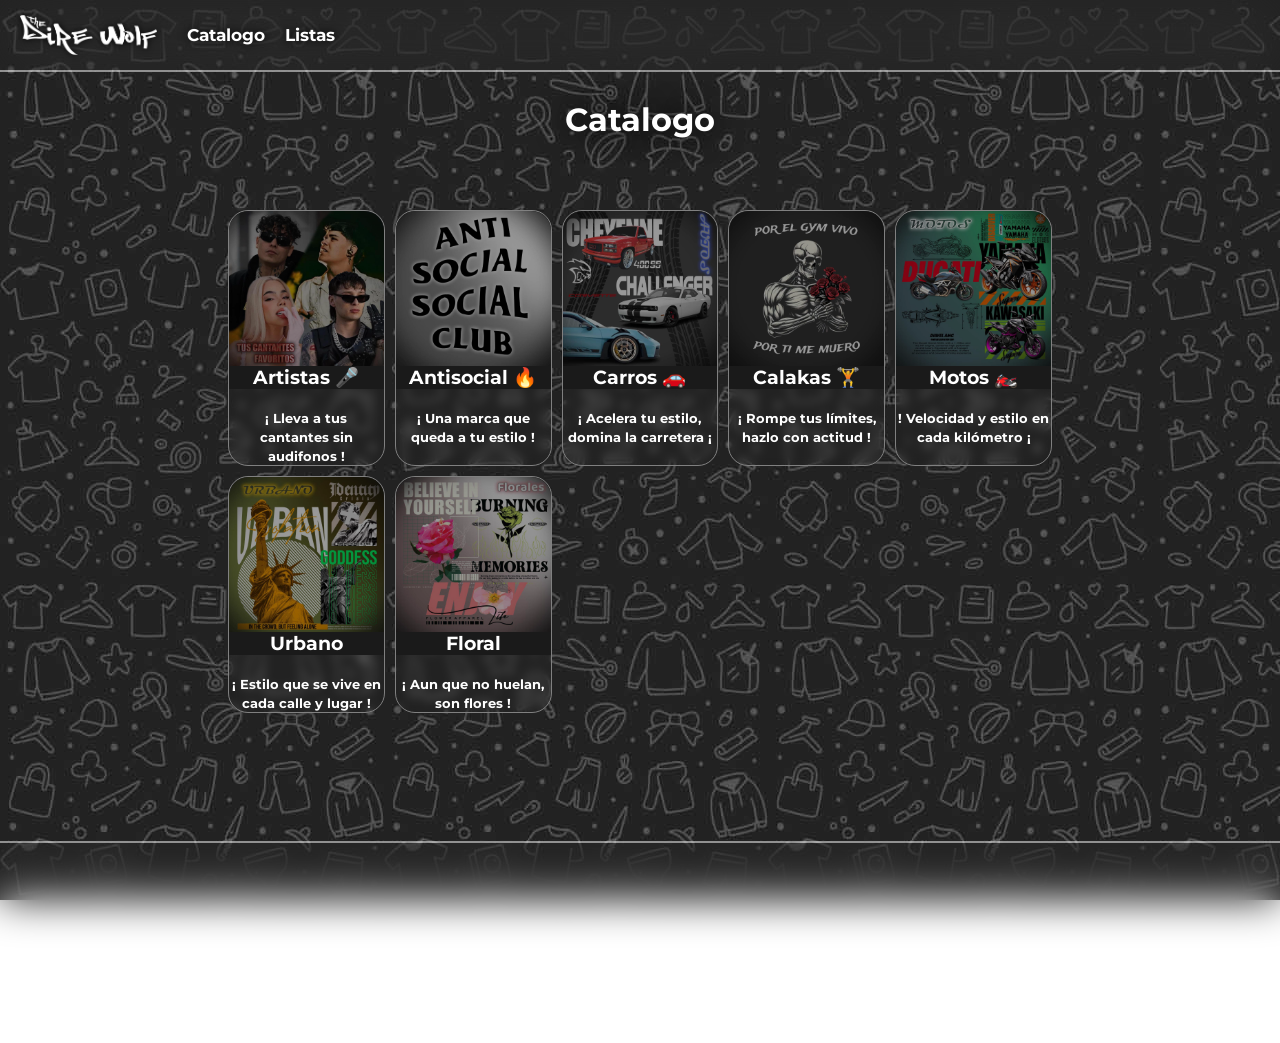
==== catalogo.html @ 9ca269da "v1.2 Asignamiento de secciones de la pagina index" ====
<!DOCTYPE html>
<html lang="es">

<head>
    <meta charset="UTF-8">
    <title>Dire Wolf | Catalogo</title>
    <link rel="stylesheet" href="css.css">
    <link rel="icon" href="img/logo_lobo.png">
</head>

<!-- NAV --------------------------------------------------------------------------------------------------------------->
<div id="navbar"></div>

<!-- BODY --------------------------------------------------------------------------------->
<body>
<div class="container-grandfather">
    <h1 style="text-align: center; color:white">Catalogo</h1>
    <div class="container-father">
        <div class="container-child">
            <a href="catalogo/artistas.html"><img src="img/zportadas/artistas.jpg" alt="" id="img-artistas"></a>
            <h3>Artistas 🎤</h3>
            <b>¡ Lleva a tus cantantes sin audifonos !</b>
        </div>
        <div class="container-child">
            <a href="catalogo/anti.html"><img src="img/zportadas/antisocial.jpg" alt="" id="anti"></a>
           <h3>Antisocial 🔥</h3>
           <b>¡ Una marca que queda a tu estilo !</b><br>
        </div>
        <div class="container-child">
            <a href="catalogo/carros.html"><img src="img/zportadas/carros.jpg" alt="" id="img-carros"></a>
            <h3>Carros 🚗</h3> 
            <b>¡ Acelera tu estilo, domina la carretera ¡</b><br>
        </div>
        <div class="container-child">
            <a href="catalogo/gym.html"><img src="img/zportadas/gym.jpg" alt="" id="img-gym"></a>
            <h3>Calakas 🏋️</h3>
            <b>¡ Rompe tus límites, hazlo con actitud !</b><br>
        </div>
         <div class="container-child">
            <a href="catalogo/motos.html"><img src="img/zportadas/motos.jpg" alt="" id="img-motos"></a>
            <h3>Motos 🏍️</h3>
            <b>! Velocidad y estilo en cada kilómetro ¡</b><br>
        </div>
         <div class="container-child">
            <a href="catalogo/urbano.html"><img src="img/zportadas/urbano.jpg" alt="" id="img-urbano"></a>
            <h3>Urbano</h3>
            <b>¡ Estilo que se vive en cada calle y lugar !</b><br>
        </div>
         <div class="container-child">
            <a href="catalogo/floral.html"><img src="img/zportadas/floral.jpg" alt="" id="img-urbano"></a>
            <h3>Floral</h3>
            <b>¡ Aun que no huelan, son flores !</b><br>
        </div>
        </div>
    </div>
<!--TODO:FOOTER ------------------------------------------------------------------------------------------- -->
</body>
<footer id="footer"></footer>
<script src="jsjs.js" defer></script>

</html>
---- css.css ----
/** FONTS--------------------- */
@import url('https://fonts.googleapis.com/css2?family=Montserrat:wght@300;400;600;700&display=swap');

/*TODO PREDEFINIDOS -----------------------------------------------------------------------------------------------------------------**/
body {
  font-family: 'Montserrat', sans-serif;
  margin: 0;
  padding: 0;
  background-color: #ffffff;
  background-image: url(img/zbackback/backback.jpg);
  background-attachment: fixed;
  display: grid;
  min-height: 100dvh;
  grid-template-rows: auto 1fr auto; /*CON ESTO DEJAS SIEMPRE ABAJO EL FOOTER*/
}

.item-center-x{
  display: grid;
  justify-content: center;  
}

 * nav,b,ol,li,h2,div{ 
  box-sizing: border-box;
  }

/*! NAV -----------------------------------------------------------------------------------------------------------*/
.logo{
  max-height: 40px;
  cursor: pointer;
  margin: auto;
  filter: drop-shadow(0 0 3px rgb(0, 0, 0));
}
ol{
  display: flex;
  justify-content: center;
  align-items: center; /*Alinia de manera vertical*/
  margin: 0;
  padding: 0;
}

.Infooo{
  display: none;
}

nav {
  padding-left: 20px;
  justify-content: start;
  display: flex;
  margin: 0;
  width: 100%;
  height: 70px;
  opacity: 0;
  box-sizing: border-box;
  animation: aparece 1.5s ease-out forwards; /** Aqui la duracion de la animacion */
  animation-delay: 0s; /** Aqui se estable a q tiempo empieza la animation */
  filter: blur(20px);
  backdrop-filter: blur(30px);
  box-shadow: 0 2px 0px rgba(255, 255, 255, 0.5);
  position: fixed;
  transform: translateY(-60px);
  z-index: 10;
  gap: 20px;
}

nav a{
  justify-content: center;
  display: flex;
}

nav div ol h2 a{
  font-size: 17px;
  text-shadow: 0 0 10px black;
  text-decoration: none;
/*  font-size: clamp(1rem, 2.5vw, 2rem);*/
  color: white;
  background: none;
  border: none;
  border-radius: 6px;
  margin: auto;
  padding: 10px;
  cursor: pointer;
  transition: 0.6s;
}

.justify-end{
  justify-content: flex-end;
  display: flex;
}

nav ol a:hover {
  color: rgb(173, 173, 173);
}

h1{
  margin-top: 100px;
  text-shadow: 0 0 30px black;
}

nav div{
  justify-content: center;
  display: flex;
}
/*TODO INDEX ------------------------------------------------------------------------------------------------- */
.body-index{
  padding: auto;
}
.container-grandfather-index{
  width: 100%;
  display: flex;
  justify-content: center;
  align-items: center;
  margin: auto;
  border: rgb(0, 194, 0) 1px solid;
  border-radius:30px;
  background: linear-gradient(
    to right,
    rgb(170, 170, 170,1),
    rgb(39, 39, 39,0.5),
    rgb(39, 39, 39,0)
  );
}
.caja-index{
  justify-content: center;
  text-align: center;
  width: 100%;
  border: rgb(194, 20, 20) 1px solid;
}
.caja-index-derecha{
  border-radius:0px 30px 30px 0px;
}
.caja-index-izquierda{
  border-radius:30px 0 0 30px;
}
/*!   CONTAINER -------------------------------------------------------------------------------------------------------*/
.container-grandfather{
  width: 80%;
  margin: 0 auto;
}
.container-grand {
  width: 100%;
}

.container-father {
  display: grid;/* Habilita Grid */
  grid-template-columns: repeat(5, 1fr);/* 4 columnas de igual tamaño */
  gap: 10px;/* Espacio entre los elementos */
  padding: 100px;
  margin-top: -50px;
}
.flex-colum{
  justify-content: center;
  display: flex;
  grid-template-columns: repeat(2, 1fr);
}
.flex{
  display: flex;
  justify-content: center;
}

.container-child img {
  width: 100%;
  border-radius: 20px 20px 0 0 ;
  filter: brightness(0.6);
  transition: 1s;
}

.container-child img:hover {
  filter: brightness(1.1);
}

.container-child b{
  font-size: small;
}

.container-child{
  animation: scale-up-vertical-center 0.7s; /** Aqui la duracion de la animacion */
  animation-delay: 0s; /** Aqui se estable a q tiempo empieza la animation */
  margin: 0 auto;
  max-width: 350px;
  background: transparent;
  backdrop-filter: blur(5px);
  text-align: center;
  color: white;
  transition: 0.2s ease-out;
  border: 1px gray solid;
  border-radius: 20px;
}

.container-child:hover{
  scale: 1.01;
  filter: blur(0px);
}

.container-child h3{
  background-color: #1a1a1a;
  font-size: larger;
  margin-top: -5px;
}

.containerr{
  width: 100%;
}

.container-child2 img{
  width: 90%;
  margin: 10px;
  margin-top: 30px;
  filter: unset;
}

.container-child2 a{
  text-decoration: none;
  color: white;
}

.container-child2 a h2{
  color: white;
  text-decoration: underline none;
}
.container-child2 a h2:hover{
  text-decoration: underline;
}
.container-child2{
  max-width: 500px;
}

#subtema {
  color: white;
  margin: auto 0;
}
/**! PARA IMAGENES DE CADA CATEGORIA -------------------------------------------------------------------------------------------- */

.img-cal{
  animation: scale-up-vertical-center 0.7s ease-out 1; 
  animation-delay: 0s;
  padding: 0;
  display: grid;
  justify-content: center;
  margin: 0 auto;
}
.img-cal:hover{
  animation: rotate-scale-down-horizontal 0.4s linear both;
  animation: wobble-horizontal-top .8s linear both
}
.img-cal img{
  border-radius: 20px;
  margin: 0;
  width: 100%;
  margin-top: 3px;
}

.img-cal b{
  text-align: center;
  margin: 13px;
  color: aliceblue;
  backdrop-filter: blur(20px);
  border-radius: 20px;
  text-shadow: 0 0 10px white;
}
.vendida{
  width: 100%;
  height: 30px;
  background-color: rgb(255, 0, 0);
  justify-content: center;
  border-radius: 0 0 20px 20px;
  display: grid;
}

.vendida h5{
  top: 25%;
  margin: unset;
  position: relative;
  color: white;
}
.disponible{
  width: 100%;
  height: 30px;
  border-radius: 0 0 20px 20px;
  background-color: rgb(0, 255, 42);
  justify-content: center;
  display: grid;
}

.disponible h5{
  top: 25%;
  margin: unset;
  position: relative;
  color: white;
}
/**! ESCALADO DE UNA IMAGEN ---------------------------------------------------------------------------------------- */
  .imagen-zoom {
    width: 250px;
    margin: 10px;
    cursor: zoom-in;
    transition: 0.4s ease;
  }
  
  .imagen-zoom:hover {
    transform: scale(1.003);
    box-shadow: 0 0 20px rgba(97, 138, 111, 0.658);
  }

  .zoom-overlay {
    position: fixed;
    top: 0;
    left: 0;
    width: 100vw;
    height: 100vh;
    background-color: rgba(0, 0, 0, 0.85);
    justify-content: center;
    align-items: center;
    display: none;
    flex-direction: column;
    z-index: 9999;
    transition: 2s;
    animation: zoom-overlay 0.5s;
  }
  @keyframes zoom-overlay{
    0%{
      filter: blur(30px);
      transform: scale(0.9);
    }
    100%{
      filter: blur(0);
      transform: scale(1);
    }
  }
  .zoom-overlay img {
    max-width: 90%;
    max-height: 80%;
    border-radius: 12px;
    box-shadow: 0 0 40px rgba(255, 255, 255, 0.1);
  }

  .zoom-buttons {
    margin-top: 20px;
  }

  .zoom-buttons button {
    background-color: white;
    color: #333;
    border: none;
    padding: 10px 20px;
    font-size: 16px;
    margin: 0 10px;
    border-radius: 8px;
    cursor: pointer;
    transition: 2s ease;
  }

  .zoom-buttons button:hover {
    background-color: #333;
    color: white;
    transition: 2s ease-in-out;
  }
/*! FOTER-------------------------------------------------------------------------------------------*/
  footer{
    opacity: 0;
    transform: translateY(30px);
    width: 100%;
    height: 200px;
    margin-top: 30px;
    box-shadow: 0 -2px 0px rgba(255, 255, 255, 0.5);
    animation: aparece 1.5s ease-out forwards; /** Aqui la duracion de la animacion */
    animation-delay: 0s; /** Aqui se estable a q tiempo empieza la animation */
    backdrop-filter: blur(20px);
  }

/* TODO RESPOSIVE DESING ----------------------------------------------------------------------*/
  @media (max-width: 1000px) {
    .container-father {
      grid-template-columns: repeat(3,1fr);
    }
    p{
      font-size: larger;
      padding: 4px;
    }
    .flecha{
      width: 50px;
    }
    nav{
      width: 100%;
      height: 100%;
      justify-self: right;
      gap: 30px;   
      position: fixed;
      bottom: 0;
      left: 0;
      right: 0;
      justify-content: start;
      align-items: center;
      padding: 0.5rem;
      z-index: 1000;
      height: auto;
    }
    nav a{
      font-size: 30px;
    }
  .logo{
    cursor: pointer;
    transform: translateY(3px);
    margin-left: 40px;
    max-height: 50px;
  }
  .container-child b{
    font-size: medium;
  }
  .container-father{
    padding: 0;
  }
  
  .Infooo{
    color: white;
  }

  .footer{
    display: none;
  }

    
  }

/*? ANIMACIONES -------------------------------------------------------------------------------------------------------------------- */
  @keyframes aparece {
  to {
    opacity: 1;
    transform: translateX(0);
    transform: translateY(0);
    filter: blur(0);
  }
}
@keyframes scale-up-vertical-center{
  0% {
    filter: blur(30px);
    transform:scaleY(.2);
  }
  100%{
    transform:scaleY(1);
    opacity: 1;
    transform: translateX(0);
    transform: translateY(0);
    filter: blur(0);
  }
}
/*! PRENDAS ECHAS  -----------------------------------------------------------------------------------------------------------*/
.imgListas{
  opacity: 0; /*Para la animacion*/
  filter: blur(30px);
  animation: aparece 0.5s ease-out forwards; /** Aqui la duracion de la animacion */
  animation-delay: 0s; /** Aqui se estable a q tiempo empieza la animation */
  padding: -1px;
  display: grid;
  justify-content: center;
  margin: 0 auto;
  border-radius: 20px;
  margin: 0;
  width: 100%;
  margin-top: 3px;
  border: solid rgba(0, 255, 64, 0.418) 1px;
}
.imgListas img{
  border-radius: 20px 20px 0 0;
  margin: 0;
  width: 100%;
}
.imgListas b{
  color: white;
  margin: 10px;
  backdrop-filter: blur(30px);
}
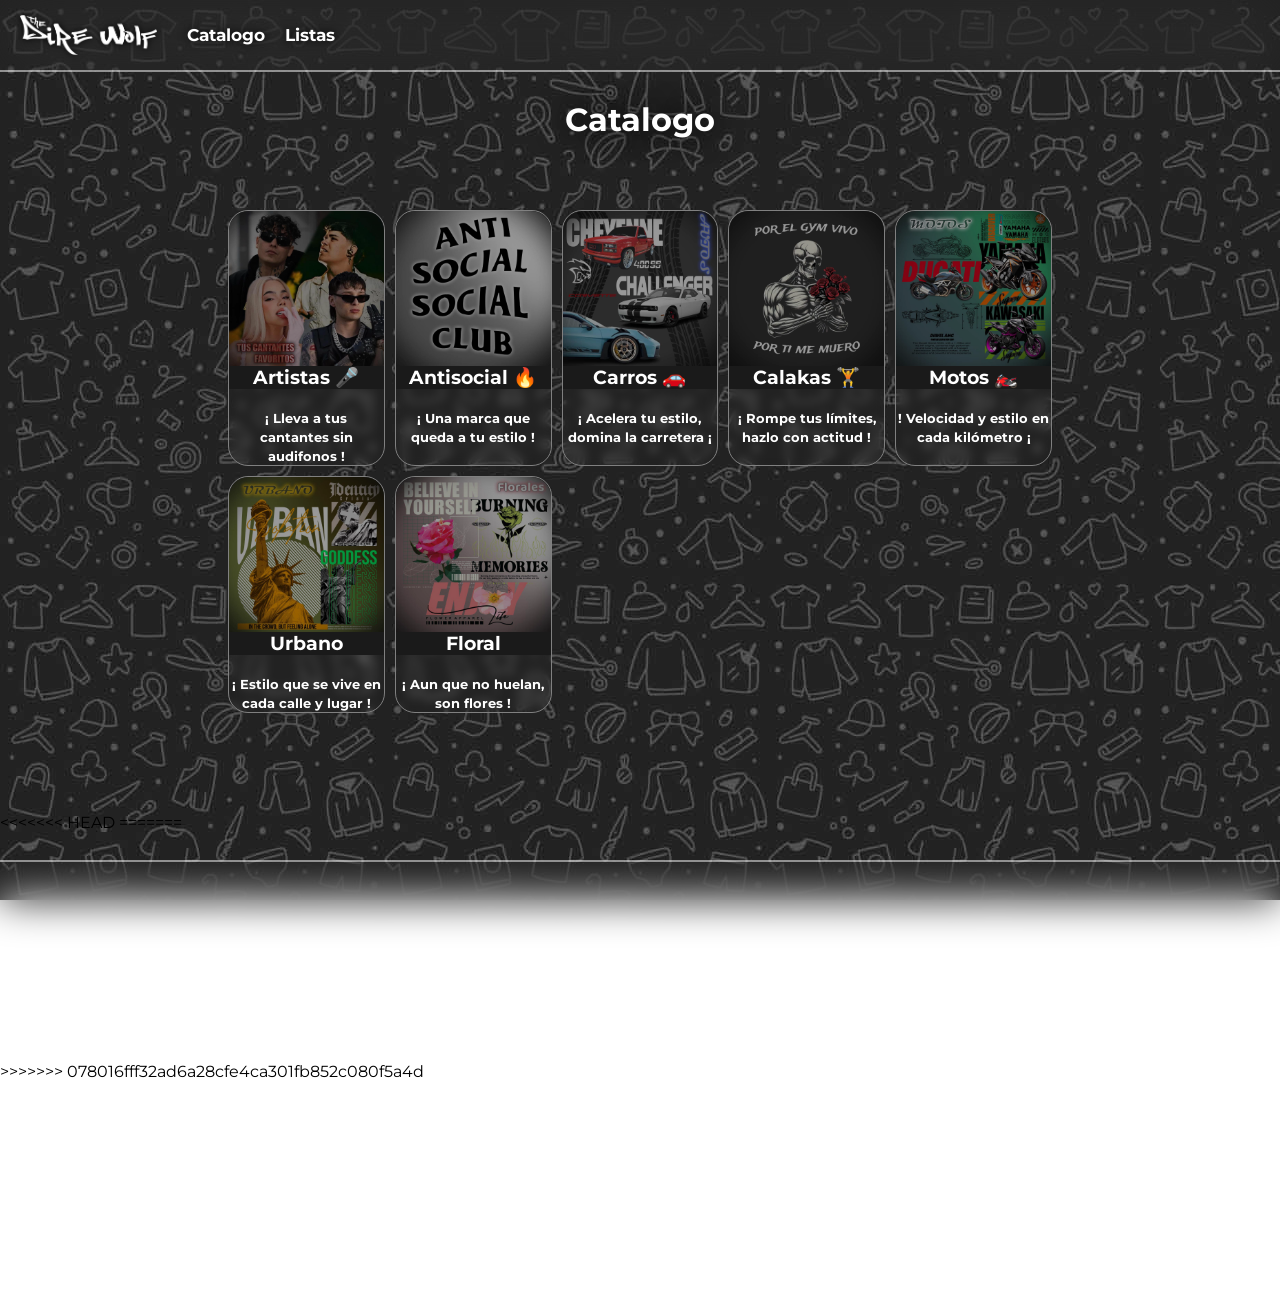
==== commit 8da1fb19: "Merge branch 'main' of" ====
--- a/catalogo.html
+++ b/catalogo.html
@@ -54,6 +54,10 @@
         </div>
     </div>
 <!--TODO:FOOTER ------------------------------------------------------------------------------------------- -->
+<<<<<<< HEAD
+=======
+ <footer id="footer"></footer>
+>>>>>>> 078016fff32ad6a28cfe4ca301fb852c080f5a4d
 </body>
 <footer id="footer"></footer>
 <script src="jsjs.js" defer></script>
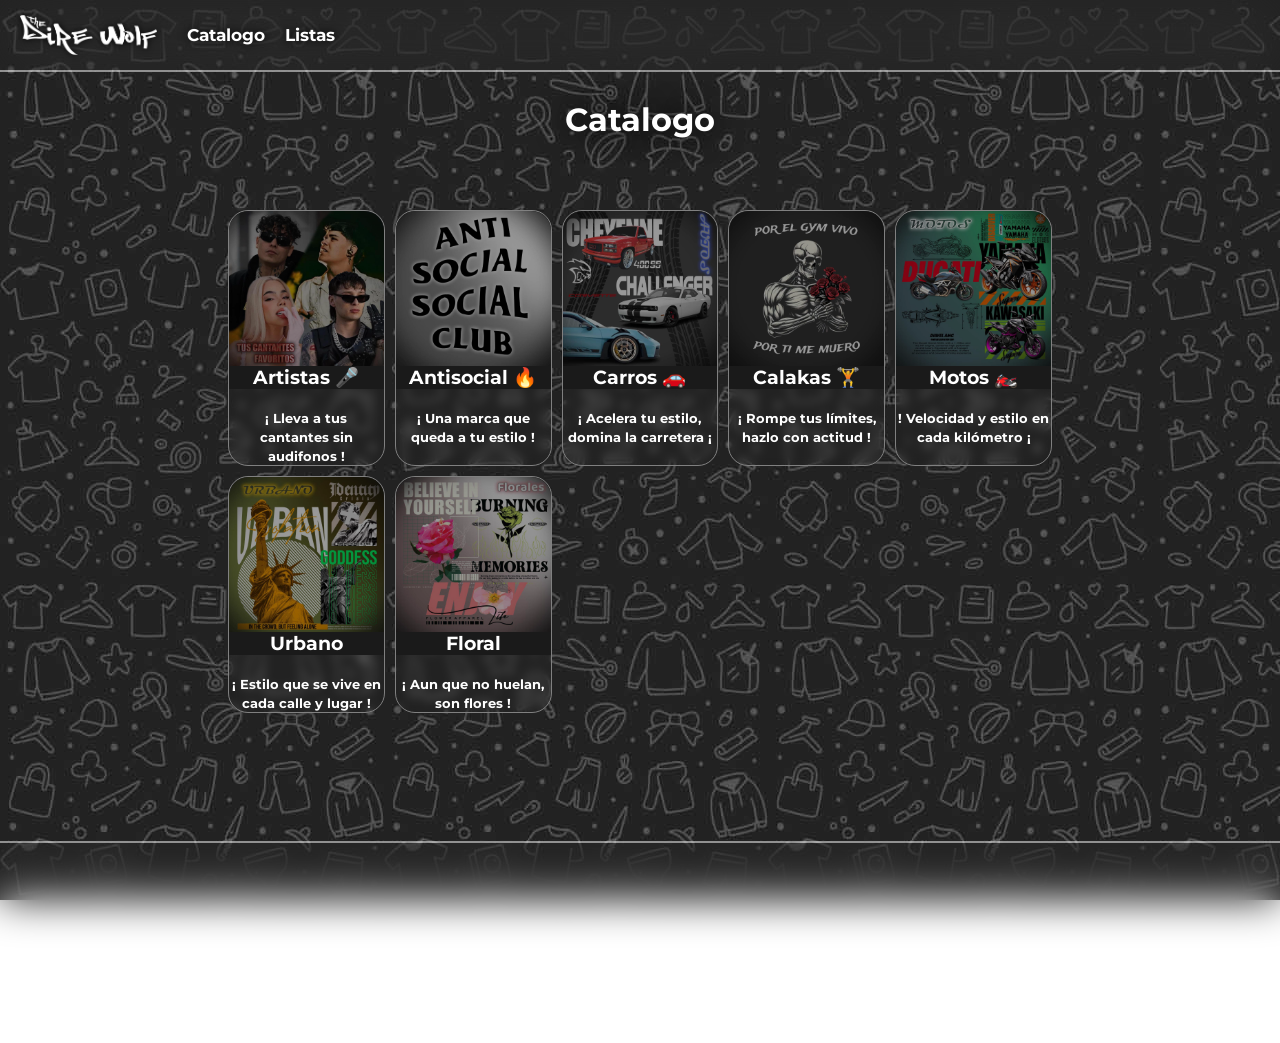
==== commit 6fec3241: "v1.2.1" ====
--- a/catalogo.html
+++ b/catalogo.html
@@ -2,7 +2,7 @@
 <html lang="es">
 
 <head>
-    <meta charset="UTF-8">
+    <meta charset="UTF-8"> 
     <title>Dire Wolf | Catalogo</title>
     <link rel="stylesheet" href="css.css">
     <link rel="icon" href="img/logo_lobo.png">
@@ -10,7 +10,6 @@
 
 <!-- NAV --------------------------------------------------------------------------------------------------------------->
 <div id="navbar"></div>
-
 <!-- BODY --------------------------------------------------------------------------------->
 <body>
 <div class="container-grandfather">
@@ -54,10 +53,6 @@
         </div>
     </div>
 <!--TODO:FOOTER ------------------------------------------------------------------------------------------- -->
-<<<<<<< HEAD
-=======
- <footer id="footer"></footer>
->>>>>>> 078016fff32ad6a28cfe4ca301fb852c080f5a4d
 </body>
 <footer id="footer"></footer>
 <script src="jsjs.js" defer></script>
--- a/css.css
+++ b/css.css
@@ -38,15 +38,11 @@
   padding: 0;
 }
 
-.Infooo{
-  display: none;
-}
-
 nav {
   padding-left: 20px;
   justify-content: start;
   display: flex;
-  margin: 0;
+  margin: 0 auto;
   width: 100%;
   height: 70px;
   opacity: 0;
@@ -92,8 +88,9 @@
 }
 
 h1{
+  color: white;
   margin-top: 100px;
-  text-shadow: 0 0 30px black;
+  text-shadow: 0 0 30px rgb(0, 0, 0);
 }
 
 nav div{
@@ -102,7 +99,8 @@
 }
 /*TODO INDEX ------------------------------------------------------------------------------------------------- */
 .body-index{
-  padding: auto;
+  padding: 0;
+  text-align: center;
 }
 .container-grandfather-index{
   width: 100%;
@@ -127,9 +125,11 @@
 }
 .caja-index-derecha{
   border-radius:0px 30px 30px 0px;
+  background-color: rgb(62, 34, 34);
 }
 .caja-index-izquierda{
   border-radius:30px 0 0 30px;
+  background-color: rgb(255, 255, 255);
 }
 /*!   CONTAINER -------------------------------------------------------------------------------------------------------*/
 .container-grandfather{
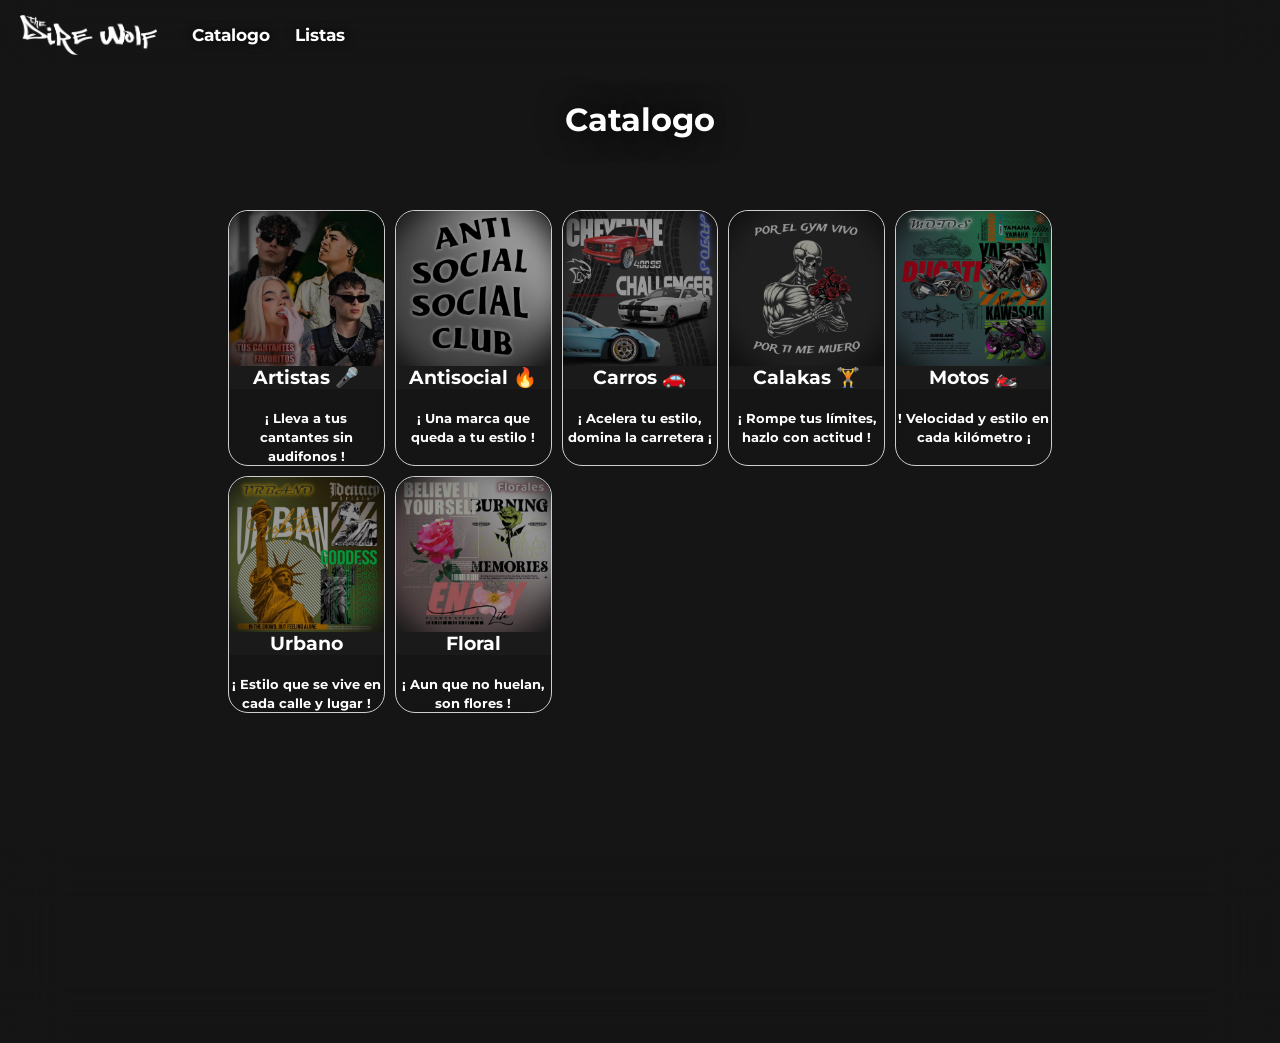
==== commit 1813dd8a: "Animaciones" ====
--- a/catalogo.html
+++ b/catalogo.html
@@ -10,6 +10,7 @@
 
 <!-- NAV --------------------------------------------------------------------------------------------------------------->
 <div id="navbar"></div>
+
 <!-- BODY --------------------------------------------------------------------------------->
 <body>
 <div class="container-grandfather">
--- a/css.css
+++ b/css.css
@@ -1,13 +1,13 @@
 /** FONTS--------------------- */
 @import url('https://fonts.googleapis.com/css2?family=Montserrat:wght@300;400;600;700&display=swap');
+@import 'animate.css-main/animate.min.css';
 
 /*TODO PREDEFINIDOS -----------------------------------------------------------------------------------------------------------------**/
 body {
   font-family: 'Montserrat', sans-serif;
   margin: 0;
   padding: 0;
-  background-color: #ffffff;
-  background-image: url(img/zbackback/backback.jpg);
+  background-color: #151515;
   background-attachment: fixed;
   display: grid;
   min-height: 100dvh;
@@ -25,35 +25,33 @@
 
 /*! NAV -----------------------------------------------------------------------------------------------------------*/
 .logo{
+  animation: headShake 2s; /* Aplica la animación de rebote */
   max-height: 40px;
   cursor: pointer;
   margin: auto;
-  filter: drop-shadow(0 0 3px rgb(0, 0, 0));
+  filter: brightness(0) invert(1) !important;
 }
 ol{
   display: flex;
   justify-content: center;
-  align-items: center; /*Alinia de manera vertical*/
+  align-items: center;
   margin: 0;
   padding: 0;
 }
 
 nav {
+  animation: fadeInDownBig 2s ease-out forwards; /** Aqui la duracion de la animacion */
+  animation-delay: -1.3s; /** Aqui se estable a q tiempo empieza la animation */
+
   padding-left: 20px;
   justify-content: start;
   display: flex;
   margin: 0 auto;
   width: 100%;
   height: 70px;
-  opacity: 0;
   box-sizing: border-box;
-  animation: aparece 1.5s ease-out forwards; /** Aqui la duracion de la animacion */
-  animation-delay: 0s; /** Aqui se estable a q tiempo empieza la animation */
-  filter: blur(20px);
   backdrop-filter: blur(30px);
-  box-shadow: 0 2px 0px rgba(255, 255, 255, 0.5);
   position: fixed;
-  transform: translateY(-60px);
   z-index: 10;
   gap: 20px;
 }
@@ -67,7 +65,6 @@
   font-size: 17px;
   text-shadow: 0 0 10px black;
   text-decoration: none;
-/*  font-size: clamp(1rem, 2.5vw, 2rem);*/
   color: white;
   background: none;
   border: none;
@@ -84,7 +81,7 @@
 }
 
 nav ol a:hover {
-  color: rgb(173, 173, 173);
+  color: rgb(255, 255, 255);
 }
 
 h1{
@@ -96,6 +93,11 @@
 nav div{
   justify-content: center;
   display: flex;
+} 
+
+nav h2{
+  border-radius: 10px;
+  margin-left: 5px;
 }
 /*TODO INDEX ------------------------------------------------------------------------------------------------- */
 .body-index{
@@ -182,7 +184,7 @@
   text-align: center;
   color: white;
   transition: 0.2s ease-out;
-  border: 1px gray solid;
+  border: 1.5px rgb(206, 206, 206) solid;
   border-radius: 20px;
 }
 
@@ -237,10 +239,6 @@
   display: grid;
   justify-content: center;
   margin: 0 auto;
-}
-.img-cal:hover{
-  animation: rotate-scale-down-horizontal 0.4s linear both;
-  animation: wobble-horizontal-top .8s linear both
 }
 .img-cal img{
   border-radius: 20px;
@@ -360,13 +358,13 @@
     width: 100%;
     height: 200px;
     margin-top: 30px;
-    box-shadow: 0 -2px 0px rgba(255, 255, 255, 0.5);
+    box-shadow: 0 2px 0px rgba(255, 255, 255, 0.5);
     animation: aparece 1.5s ease-out forwards; /** Aqui la duracion de la animacion */
     animation-delay: 0s; /** Aqui se estable a q tiempo empieza la animation */
-    backdrop-filter: blur(20px);
-  }
-
-/* TODO RESPOSIVE DESING ----------------------------------------------------------------------*/
+    backdrop-filter: blur(30px);
+  }
+
+/*? RESPOSIVE DESING -------------------------------------------------------------------------------------------------*/
   @media (max-width: 1000px) {
     .container-father {
       grid-template-columns: repeat(3,1fr);
@@ -407,17 +405,18 @@
   }
   .container-father{
     padding: 0;
-  }
-  
-  .Infooo{
-    color: white;
+    margin-top: 30px;
   }
 
   .footer{
     display: none;
   }
-
-    
+  nav {
+    animation: bounceInUp 2s ease-out forwards; /** Aqui la duracion de la animacion */
+  }
+  h1{
+    margin-top: 40px;
+  }
   }
 
 /*? ANIMACIONES -------------------------------------------------------------------------------------------------------------------- */
@@ -468,4 +467,3 @@
   margin: 10px;
   backdrop-filter: blur(30px);
 }
-
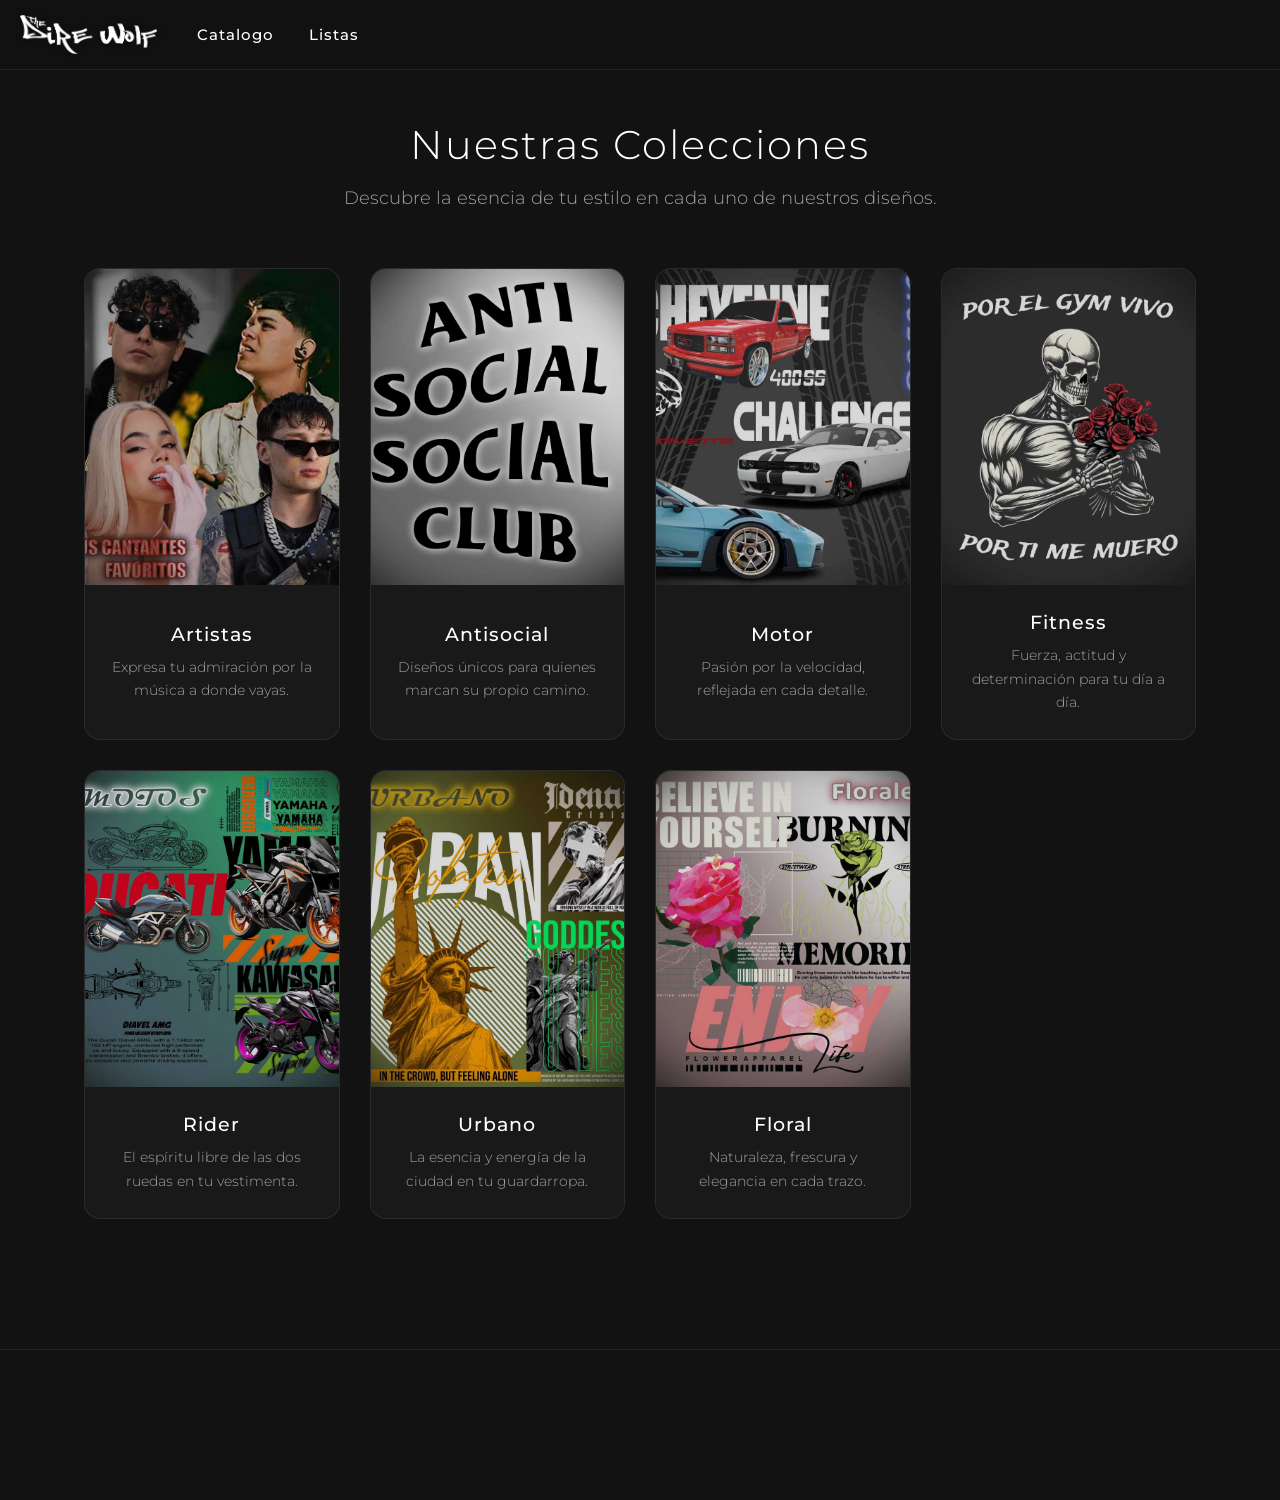
==== commit 21ffdb45: "1.2" ====
--- a/catalogo.html
+++ b/catalogo.html
@@ -3,7 +3,7 @@
 
 <head>
     <meta charset="UTF-8"> 
-    <title>Dire Wolf | Catalogo</title>
+    <title>Dire Wolf | Colecciones</title>
     <link rel="stylesheet" href="css.css">
     <link rel="icon" href="img/logo_lobo.png">
 </head>
@@ -14,48 +14,99 @@
 <!-- BODY --------------------------------------------------------------------------------->
 <body>
 <div class="container-grandfather">
-    <h1 style="text-align: center; color:white">Catalogo</h1>
+    <h1 class="titulo-elegante">Nuestras Colecciones</h1>
+    <p class="subtitulo-elegante">Descubre la esencia de tu estilo en cada uno de nuestros diseños.</p>
+    
     <div class="container-father">
-        <div class="container-child">
-            <a href="catalogo/artistas.html"><img src="img/zportadas/artistas.jpg" alt="" id="img-artistas"></a>
-            <h3>Artistas 🎤</h3>
-            <b>¡ Lleva a tus cantantes sin audifonos !</b>
-        </div>
-        <div class="container-child">
-            <a href="catalogo/anti.html"><img src="img/zportadas/antisocial.jpg" alt="" id="anti"></a>
-           <h3>Antisocial 🔥</h3>
-           <b>¡ Una marca que queda a tu estilo !</b><br>
-        </div>
-        <div class="container-child">
-            <a href="catalogo/carros.html"><img src="img/zportadas/carros.jpg" alt="" id="img-carros"></a>
-            <h3>Carros 🚗</h3> 
-            <b>¡ Acelera tu estilo, domina la carretera ¡</b><br>
-        </div>
-        <div class="container-child">
-            <a href="catalogo/gym.html"><img src="img/zportadas/gym.jpg" alt="" id="img-gym"></a>
-            <h3>Calakas 🏋️</h3>
-            <b>¡ Rompe tus límites, hazlo con actitud !</b><br>
-        </div>
-         <div class="container-child">
-            <a href="catalogo/motos.html"><img src="img/zportadas/motos.jpg" alt="" id="img-motos"></a>
-            <h3>Motos 🏍️</h3>
-            <b>! Velocidad y estilo en cada kilómetro ¡</b><br>
-        </div>
-         <div class="container-child">
-            <a href="catalogo/urbano.html"><img src="img/zportadas/urbano.jpg" alt="" id="img-urbano"></a>
-            <h3>Urbano</h3>
-            <b>¡ Estilo que se vive en cada calle y lugar !</b><br>
-        </div>
-         <div class="container-child">
-            <a href="catalogo/floral.html"><img src="img/zportadas/floral.jpg" alt="" id="img-urbano"></a>
-            <h3>Floral</h3>
-            <b>¡ Aun que no huelan, son flores !</b><br>
-        </div>
-        </div>
+        
+        <a href="catalogo/artistas.html" style="text-decoration: none;">
+            <div class="container-child">
+                <div class="card-image-wrapper">
+                    <img src="img/zportadas/artistas.jpg" alt="Colección Artistas" id="img-artistas">
+                </div>
+                <div class="card-content">
+                    <h3>Artistas</h3>
+                    <p>Expresa tu admiración por la música a donde vayas.</p>
+                </div>
+            </div>
+        </a>
+
+        <a href="catalogo/anti.html" style="text-decoration: none;">
+            <div class="container-child">
+                <div class="card-image-wrapper">
+                    <img src="img/zportadas/antisocial.jpg" alt="Colección Antisocial" id="anti">
+                </div>
+                <div class="card-content">
+                    <h3>Antisocial</h3>
+                    <p>Diseños únicos para quienes marcan su propio camino.</p>
+                </div>
+            </div>
+        </a>
+
+        <a href="catalogo/carros.html" style="text-decoration: none;">
+            <div class="container-child">
+                <div class="card-image-wrapper">
+                    <img src="img/zportadas/carros.jpg" alt="Colección Carros" id="img-carros">
+                </div>
+                <div class="card-content">
+                    <h3>Motor</h3>
+                    <p>Pasión por la velocidad, reflejada en cada detalle.</p>
+                </div>
+            </div>
+        </a>
+
+        <a href="catalogo/gym.html" style="text-decoration: none;">
+            <div class="container-child">
+                <div class="card-image-wrapper">
+                    <img src="img/zportadas/gym.jpg" alt="Colección Calakas" id="img-gym">
+                </div>
+                <div class="card-content">
+                    <h3>Fitness</h3>
+                    <p>Fuerza, actitud y determinación para tu día a día.</p>
+                </div>
+            </div>
+        </a>
+
+        <a href="catalogo/motos.html" style="text-decoration: none;">
+            <div class="container-child">
+                <div class="card-image-wrapper">
+                    <img src="img/zportadas/motos.jpg" alt="Colección Motos" id="img-motos">
+                </div>
+                <div class="card-content">
+                    <h3>Rider</h3>
+                    <p>El espíritu libre de las dos ruedas en tu vestimenta.</p>
+                </div>
+            </div>
+        </a>
+
+        <a href="catalogo/urbano.html" style="text-decoration: none;">
+            <div class="container-child">
+                <div class="card-image-wrapper">
+                    <img src="img/zportadas/urbano.jpg" alt="Colección Urbano" id="img-urbano">
+                </div>
+                <div class="card-content">
+                    <h3>Urbano</h3>
+                    <p>La esencia y energía de la ciudad en tu guardarropa.</p>
+                </div>
+            </div>
+        </a>
+
+        <a href="catalogo/floral.html" style="text-decoration: none;">
+            <div class="container-child">
+                <div class="card-image-wrapper">
+                    <img src="img/zportadas/floral.jpg" alt="Colección Floral" id="img-floral">
+                </div>
+                <div class="card-content">
+                    <h3>Floral</h3>
+                    <p>Naturaleza, frescura y elegancia en cada trazo.</p>
+                </div>
+            </div>
+        </a>
+
     </div>
-<!--TODO:FOOTER ------------------------------------------------------------------------------------------- -->
-</body>
+</div>
+<!-- FOOTER ------------------------------------------------------------------------------------------- -->
 <footer id="footer"></footer>
 <script src="jsjs.js" defer></script>
-
+</body>
 </html>
--- a/css.css
+++ b/css.css
@@ -1,37 +1,56 @@
 /** FONTS--------------------- */
-@import url('https://fonts.googleapis.com/css2?family=Montserrat:wght@300;400;600;700&display=swap');
+@import url('https://fonts.googleapis.com/css2?family=Montserrat:wght@300;400;500;600;700&display=swap');
 @import 'animate.css-main/animate.min.css';
+
+:root {
+  /* Variables para Automatización y Tematización */
+  --bg-primary: #121212;
+  --bg-secondary: rgba(255, 255, 255, 0.03);
+  --text-primary: #ffffff;
+  --text-secondary: #a0a0a0;
+  --border-light: rgba(255, 255, 255, 0.08);
+  --border-hover: rgba(255, 255, 255, 0.2);
+  --border-radius-sm: 8px;
+  --border-radius-md: 16px;
+  --border-radius-lg: 24px;
+  --transition-fast: 0.3s ease;
+  --transition-smooth: 0.5s cubic-bezier(0.25, 1, 0.5, 1);
+  --shadow-elegant: 0 15px 35px rgba(0, 0, 0, 0.4);
+  --font-main: 'Montserrat', sans-serif;
+}
 
 /*TODO PREDEFINIDOS -----------------------------------------------------------------------------------------------------------------**/
 body {
-  font-family: 'Montserrat', sans-serif;
+  font-family: var(--font-main);
   margin: 0;
   padding: 0;
-  background-color: #151515;
+  background-color: var(--bg-primary);
   background-attachment: fixed;
   display: grid;
   min-height: 100dvh;
-  grid-template-rows: auto 1fr auto; /*CON ESTO DEJAS SIEMPRE ABAJO EL FOOTER*/
-}
-
-.item-center-x{
+  grid-template-rows: auto 1fr auto; /* Deja siempre abajo el footer */
+  color: var(--text-primary);
+}
+
+.item-center-x {
   display: grid;
   justify-content: center;  
 }
 
- * nav,b,ol,li,h2,div{ 
+* nav, b, ol, li, h2, div { 
   box-sizing: border-box;
-  }
+}
 
 /*! NAV -----------------------------------------------------------------------------------------------------------*/
-.logo{
-  animation: headShake 2s; /* Aplica la animación de rebote */
+.logo {
+  animation: headShake 2s infinite; 
   max-height: 40px;
   cursor: pointer;
   margin: auto;
-  filter: brightness(0) invert(1) !important;
-}
-ol{
+  filter: brightness(0) invert(1) drop-shadow(0px 0px 3px rgba(0, 0, 0, 0.5)) !important;
+}
+
+ol {
   display: flex;
   justify-content: center;
   align-items: center;
@@ -40,9 +59,7 @@
 }
 
 nav {
-  animation: fadeInDownBig 2s ease-out forwards; /** Aqui la duracion de la animacion */
-  animation-delay: -1.3s; /** Aqui se estable a q tiempo empieza la animation */
-
+  animation: fadeInDownBig 1.5s ease-out forwards;
   padding-left: 20px;
   justify-content: start;
   display: flex;
@@ -50,420 +67,468 @@
   width: 100%;
   height: 70px;
   box-sizing: border-box;
-  backdrop-filter: blur(30px);
+  backdrop-filter: blur(15px);
+  -webkit-backdrop-filter: blur(15px);
+  background-color: rgba(18, 18, 18, 0.7);
+  border-bottom: 1px solid var(--border-light);
   position: fixed;
   z-index: 10;
   gap: 20px;
 }
 
-nav a{
-  justify-content: center;
-  display: flex;
-}
-
-nav div ol h2 a{
-  font-size: 17px;
-  text-shadow: 0 0 10px black;
+nav a {
+  justify-content: center;
+  display: flex;
   text-decoration: none;
-  color: white;
+}
+
+nav div ol h2 a {
+  font-size: 15px;
+  font-weight: 500;
+  letter-spacing: 1px;
+  text-shadow: none;
+  color: var(--text-primary);
   background: none;
   border: none;
-  border-radius: 6px;
   margin: auto;
-  padding: 10px;
+  padding: 10px 15px;
   cursor: pointer;
-  transition: 0.6s;
-}
-
-.justify-end{
+  transition: 0.3s;
+}
+
+nav div ol h2 a:hover {
+  color: var(--bg-primary);
+}
+
+.justify-end {
   justify-content: flex-end;
   display: flex;
 }
 
-nav ol a:hover {
-  color: rgb(255, 255, 255);
-}
-
-h1{
-  color: white;
-  margin-top: 100px;
-  text-shadow: 0 0 30px rgb(0, 0, 0);
-}
-
-nav div{
+h1 {
+  color: var(--text-primary);
+  margin-top: 120px;
+  font-weight: 300;
+  letter-spacing: 2px;
+}
+
+.titulo-elegante {
+  text-align: center;
+  font-size: 2.5rem;
+  margin-top: 120px;
+  margin-bottom: 10px;
+}
+
+.subtitulo-elegante {
+  text-align: center;
+  color: var(--text-secondary);
+  font-weight: 300;
+  margin-bottom: 60px;
+  font-size: 1.1rem;
+}
+
+nav div {
   justify-content: center;
   display: flex;
 } 
 
-nav h2{
-  border-radius: 10px;
+nav h2 {
   margin-left: 5px;
 }
+
 /*TODO INDEX ------------------------------------------------------------------------------------------------- */
-.body-index{
+.body-index {
   padding: 0;
   text-align: center;
 }
-.container-grandfather-index{
+
+.container-grandfather-index {
   width: 100%;
   display: flex;
   justify-content: center;
   align-items: center;
   margin: auto;
-  border: rgb(0, 194, 0) 1px solid;
-  border-radius:30px;
+  border: 1px solid var(--border-light);
+  border-radius: var(--border-radius-lg);
   background: linear-gradient(
     to right,
-    rgb(170, 170, 170,1),
-    rgb(39, 39, 39,0.5),
-    rgb(39, 39, 39,0)
+    rgba(255, 255, 255, 0.1),
+    rgba(255, 255, 255, 0.02),
+    transparent
   );
 }
-.caja-index{
-  justify-content: center;
-  text-align: center;
-  width: 100%;
-  border: rgb(194, 20, 20) 1px solid;
-}
-.caja-index-derecha{
-  border-radius:0px 30px 30px 0px;
-  background-color: rgb(62, 34, 34);
-}
-.caja-index-izquierda{
-  border-radius:30px 0 0 30px;
-  background-color: rgb(255, 255, 255);
-}
-/*!   CONTAINER -------------------------------------------------------------------------------------------------------*/
-.container-grandfather{
-  width: 80%;
+
+.caja-index {
+  justify-content: center;
+  text-align: center;
+  width: 100%;
+  border: 1px solid var(--border-light);
+}
+
+.caja-index-derecha {
+  border-radius: 0 var(--border-radius-lg) var(--border-radius-lg) 0;
+  background-color: rgba(255, 255, 255, 0.05);
+}
+
+.caja-index-izquierda {
+  border-radius: var(--border-radius-lg) 0 0 var(--border-radius-lg);
+  background-color: var(--text-primary);
+  color: var(--bg-primary);
+}
+
+/*! CONTAINER -------------------------------------------------------------------------------------------------------*/
+.container-grandfather {
+  width: 90%;
+  max-width: 1200px;
   margin: 0 auto;
 }
+
 .container-grand {
   width: 100%;
 }
 
 .container-father {
-  display: grid;/* Habilita Grid */
-  grid-template-columns: repeat(5, 1fr);/* 4 columnas de igual tamaño */
-  gap: 10px;/* Espacio entre los elementos */
-  padding: 100px;
-  margin-top: -50px;
-}
-.flex-colum{
+  display: grid;
+  grid-template-columns: repeat(auto-fit, minmax(240px, 3fr));
+  gap: 30px;
+  padding: 0 20px 80px 20px;
+}
+
+.flex-colum {
   justify-content: center;
   display: flex;
   grid-template-columns: repeat(2, 1fr);
 }
-.flex{
-  display: flex;
-  justify-content: center;
+
+.flex {
+  display: flex;
+  justify-content: center;
+}
+
+.container-child {
+  animation: scale-up-vertical-center 0.8s cubic-bezier(0.2, 0.8, 0.2, 1);
+  background: var(--bg-secondary);
+  border: 1px solid var(--border-light);
+  border-radius: var(--border-radius-md);
+  overflow: hidden;
+  text-align: center;
+  transition: var(--transition-smooth);
+  display: flex;
+  flex-direction: column;
+  height: 100%;
+}
+
+.container-child:hover {
+  transform: translateY(-10px);
+  border-color: var(--border-hover);
+  box-shadow: var(--shadow-elegant);
+}
+
+.card-image-wrapper {
+
+  width: 100%;
+  aspect-ratio: 4/5;
 }
 
 .container-child img {
   width: 100%;
-  border-radius: 20px 20px 0 0 ;
-  filter: brightness(0.6);
-  transition: 1s;
-}
-
-.container-child img:hover {
-  filter: brightness(1.1);
-}
-
-.container-child b{
-  font-size: small;
-}
-
-.container-child{
-  animation: scale-up-vertical-center 0.7s; /** Aqui la duracion de la animacion */
-  animation-delay: 0s; /** Aqui se estable a q tiempo empieza la animation */
-  margin: 0 auto;
-  max-width: 350px;
-  background: transparent;
-  backdrop-filter: blur(5px);
-  text-align: center;
-  color: white;
-  transition: 0.2s ease-out;
-  border: 1.5px rgb(206, 206, 206) solid;
-  border-radius: 20px;
-}
-
-.container-child:hover{
-  scale: 1.01;
-  filter: blur(0px);
-}
-
-.container-child h3{
-  background-color: #1a1a1a;
-  font-size: larger;
-  margin-top: -5px;
-}
-
-.containerr{
-  width: 100%;
-}
-
-.container-child2 img{
+  height: 100%;
+  object-fit: cover;
+  filter: brightness(0.85);
+  transition: var(--transition-smooth);
+}
+
+.container-child:hover img {
+  filter: brightness(1);
+  transform: scale(1.05);
+}
+
+.card-content {
+  padding: 25px 20px;
+  display: flex;
+  flex-direction: column;
+  flex-grow: 1;
+  justify-content: center;
+}
+
+.container-child h3 {
+  font-size: 1.2rem;
+  font-weight: 500;
+  letter-spacing: 1px;
+  margin: 0 0 10px 0;
+  color: var(--text-primary);
+}
+
+.container-child p {
+  font-size: 0.9rem;
+  font-weight: 300;
+  color: var(--text-secondary);
+  margin: 0;
+  line-height: 1.6;
+}
+
+.containerr {
+  width: 100%;
+}
+
+.container-child2 img {
   width: 90%;
   margin: 10px;
   margin-top: 30px;
-  filter: unset;
-}
-
-.container-child2 a{
+}
+
+.container-child2 a {
   text-decoration: none;
-  color: white;
-}
-
-.container-child2 a h2{
-  color: white;
-  text-decoration: underline none;
-}
-.container-child2 a h2:hover{
+  color: var(--text-primary);
+}
+
+.container-child2 a h2 {
+  font-weight: 400;
+  text-decoration: none;
+}
+
+.container-child2 a h2:hover {
   text-decoration: underline;
 }
-.container-child2{
+
+.container-child2 {
   max-width: 500px;
 }
 
 #subtema {
-  color: white;
+  color: var(--text-primary);
   margin: auto 0;
 }
+
 /**! PARA IMAGENES DE CADA CATEGORIA -------------------------------------------------------------------------------------------- */
-
-.img-cal{
+.img-cal {
   animation: scale-up-vertical-center 0.7s ease-out 1; 
-  animation-delay: 0s;
   padding: 0;
   display: grid;
   justify-content: center;
   margin: 0 auto;
 }
-.img-cal img{
-  border-radius: 20px;
+
+.img-cal img {
+  border-radius: var(--border-radius-md);
   margin: 0;
   width: 100%;
   margin-top: 3px;
 }
 
-.img-cal b{
+.img-cal b {
   text-align: center;
   margin: 13px;
-  color: aliceblue;
+  color: var(--text-primary);
   backdrop-filter: blur(20px);
-  border-radius: 20px;
-  text-shadow: 0 0 10px white;
-}
-.vendida{
-  width: 100%;
-  height: 30px;
-  background-color: rgb(255, 0, 0);
-  justify-content: center;
-  border-radius: 0 0 20px 20px;
+  border-radius: var(--border-radius-md);
+  font-weight: 400;
+}
+
+.vendida, .disponible {
+  width: 100%;
+  height: 35px;
+  justify-content: center;
+  border-radius: 0 0 var(--border-radius-md) var(--border-radius-md);
   display: grid;
-}
-
-.vendida h5{
-  top: 25%;
-  margin: unset;
-  position: relative;
-  color: white;
-}
-.disponible{
-  width: 100%;
-  height: 30px;
-  border-radius: 0 0 20px 20px;
-  background-color: rgb(0, 255, 42);
-  justify-content: center;
-  display: grid;
-}
-
-.disponible h5{
-  top: 25%;
-  margin: unset;
-  position: relative;
-  color: white;
-}
+  align-items: center;
+}
+
+.vendida {
+  background-color: rgba(220, 53, 69, 0.8);
+}
+
+.disponible {
+  background-color: rgba(40, 167, 69, 0.8);
+}
+
+.vendida h5, .disponible h5 {
+  margin: 0;
+  color: var(--text-primary);
+  font-weight: 500;
+  letter-spacing: 1px;
+}
+
 /**! ESCALADO DE UNA IMAGEN ---------------------------------------------------------------------------------------- */
-  .imagen-zoom {
-    width: 250px;
-    margin: 10px;
-    cursor: zoom-in;
-    transition: 0.4s ease;
+.imagen-zoom {
+  width: 250px;
+  margin: 10px;
+  cursor: zoom-in;
+  transition: var(--transition-fast);
+  border-radius: var(--border-radius-sm);
+}
+
+.imagen-zoom:hover {
+  transform: scale(1.02);
+  box-shadow: var(--shadow-elegant);
+}
+
+.zoom-overlay {
+  position: fixed;
+  top: 0;
+  left: 0;
+  width: 100vw;
+  height: 100vh;
+  background-color: rgba(18, 18, 18, 0.95);
+  backdrop-filter: blur(10px);
+  justify-content: center;
+  align-items: center;
+  display: none;
+  flex-direction: column;
+  z-index: 9999;
+  animation: zoom-overlay-anim 0.4s ease-out;
+}
+
+@keyframes zoom-overlay-anim {
+  0% {
+    opacity: 0;
+    transform: scale(0.95);
+  }
+  100% {
+    opacity: 1;
+    transform: scale(1);
+  }
+}
+
+.zoom-overlay img {
+  max-width: 90%;
+  max-height: 80vh;
+  border-radius: var(--border-radius-md);
+  box-shadow: var(--shadow-elegant);
+  object-fit: contain;
+}
+
+.zoom-buttons {
+  margin-top: 30px;
+}
+
+.zoom-buttons button {
+  background-color: transparent;
+  color: var(--text-primary);
+  border: 1px solid var(--border-light);
+  padding: 12px 30px;
+  font-size: 14px;
+  letter-spacing: 1px;
+  margin: 0 10px;
+  border-radius: 30px;
+  cursor: pointer;
+  transition: var(--transition-fast);
+}
+
+.zoom-buttons button:hover {
+  background-color: var(--text-primary);
+  color: var(--bg-primary);
+}
+
+/*! FOTER-------------------------------------------------------------------------------------------*/
+footer {
+  opacity: 0;
+  width: 100%;
+  min-height: 150px;
+  margin-top: 50px;
+  border-top: 1px solid var(--border-light);
+  animation: aparece 1s ease-out forwards;
+  backdrop-filter: blur(20px);
+  background-color: rgba(18, 18, 18, 0.8);
+  display: flex;
+  justify-content: center;
+  align-items: center;
+}
+
+/*? RESPOSIVE DESING -------------------------------------------------------------------------------------------------*/
+@media (max-width: 1000px) {
+  .container-father {
+    grid-template-columns: repeat(auto-fit, minmax(200px, 1fr));
+    gap: 20px;
   }
   
-  .imagen-zoom:hover {
-    transform: scale(1.003);
-    box-shadow: 0 0 20px rgba(97, 138, 111, 0.658);
-  }
-
-  .zoom-overlay {
+  p {
+    font-size: 1rem;
+  }
+  
+  nav {
+    width: 100%;
     position: fixed;
-    top: 0;
+    bottom: 0;
+    top: auto;
     left: 0;
-    width: 100vw;
-    height: 100vh;
-    background-color: rgba(0, 0, 0, 0.85);
     justify-content: center;
     align-items: center;
-    display: none;
-    flex-direction: column;
-    z-index: 9999;
-    transition: 2s;
-    animation: zoom-overlay 0.5s;
-  }
-  @keyframes zoom-overlay{
-    0%{
-      filter: blur(30px);
-      transform: scale(0.9);
-    }
-    100%{
-      filter: blur(0);
-      transform: scale(1);
-    }
-  }
-  .zoom-overlay img {
-    max-width: 90%;
-    max-height: 80%;
-    border-radius: 12px;
-    box-shadow: 0 0 40px rgba(255, 255, 255, 0.1);
-  }
-
-  .zoom-buttons {
-    margin-top: 20px;
-  }
-
-  .zoom-buttons button {
-    background-color: white;
-    color: #333;
-    border: none;
-    padding: 10px 20px;
-    font-size: 16px;
-    margin: 0 10px;
-    border-radius: 8px;
-    cursor: pointer;
-    transition: 2s ease;
-  }
-
-  .zoom-buttons button:hover {
-    background-color: #333;
-    color: white;
-    transition: 2s ease-in-out;
-  }
-/*! FOTER-------------------------------------------------------------------------------------------*/
-  footer{
+    padding: 10px 0;
+    z-index: 1000;
+    height: auto;
+    border-top: 1px solid var(--border-light);
+    border-bottom: none;
+    animation: bounceInUp 1.5s ease-out forwards;
+  }
+  
+  nav div ol {
+    flex-wrap: wrap;
+  }
+  
+  .container-father {
+    padding: 0 15px 100px 15px;
+    margin-top: 0;
+  }
+
+  .titulo-elegante {
+    margin-top: 40px;
+  }
+}
+
+/*? ANIMACIONES -------------------------------------------------------------------------------------------------------------------- */
+@keyframes aparece {
+  from {
+    opacity: 0;
+    transform: translateY(20px);
+  }
+  to {
+    opacity: 1;
+    transform: translateY(0);
+  }
+}
+
+@keyframes scale-up-vertical-center {
+  0% {
     opacity: 0;
     transform: translateY(30px);
-    width: 100%;
-    height: 200px;
-    margin-top: 30px;
-    box-shadow: 0 2px 0px rgba(255, 255, 255, 0.5);
-    animation: aparece 1.5s ease-out forwards; /** Aqui la duracion de la animacion */
-    animation-delay: 0s; /** Aqui se estable a q tiempo empieza la animation */
-    backdrop-filter: blur(30px);
-  }
-
-/*? RESPOSIVE DESING -------------------------------------------------------------------------------------------------*/
-  @media (max-width: 1000px) {
-    .container-father {
-      grid-template-columns: repeat(3,1fr);
-    }
-    p{
-      font-size: larger;
-      padding: 4px;
-    }
-    .flecha{
-      width: 50px;
-    }
-    nav{
-      width: 100%;
-      height: 100%;
-      justify-self: right;
-      gap: 30px;   
-      position: fixed;
-      bottom: 0;
-      left: 0;
-      right: 0;
-      justify-content: start;
-      align-items: center;
-      padding: 0.5rem;
-      z-index: 1000;
-      height: auto;
-    }
-    nav a{
-      font-size: 30px;
-    }
-  .logo{
-    cursor: pointer;
-    transform: translateY(3px);
-    margin-left: 40px;
-    max-height: 50px;
-  }
-  .container-child b{
-    font-size: medium;
-  }
-  .container-father{
-    padding: 0;
-    margin-top: 30px;
-  }
-
-  .footer{
-    display: none;
-  }
-  nav {
-    animation: bounceInUp 2s ease-out forwards; /** Aqui la duracion de la animacion */
-  }
-  h1{
-    margin-top: 40px;
-  }
-  }
-
-/*? ANIMACIONES -------------------------------------------------------------------------------------------------------------------- */
-  @keyframes aparece {
-  to {
+  }
+  100% {
     opacity: 1;
-    transform: translateX(0);
     transform: translateY(0);
-    filter: blur(0);
-  }
-}
-@keyframes scale-up-vertical-center{
-  0% {
-    filter: blur(30px);
-    transform:scaleY(.2);
-  }
-  100%{
-    transform:scaleY(1);
-    opacity: 1;
-    transform: translateX(0);
-    transform: translateY(0);
-    filter: blur(0);
-  }
-}
+  }
+}
+
 /*! PRENDAS ECHAS  -----------------------------------------------------------------------------------------------------------*/
-.imgListas{
-  opacity: 0; /*Para la animacion*/
-  filter: blur(30px);
-  animation: aparece 0.5s ease-out forwards; /** Aqui la duracion de la animacion */
-  animation-delay: 0s; /** Aqui se estable a q tiempo empieza la animation */
-  padding: -1px;
+.imgListas {
+  opacity: 0;
+  animation: aparece 0.6s ease-out forwards;
   display: grid;
   justify-content: center;
   margin: 0 auto;
-  border-radius: 20px;
-  margin: 0;
-  width: 100%;
-  margin-top: 3px;
-  border: solid rgba(0, 255, 64, 0.418) 1px;
-}
-.imgListas img{
-  border-radius: 20px 20px 0 0;
-  margin: 0;
-  width: 100%;
-}
-.imgListas b{
-  color: white;
-  margin: 10px;
-  backdrop-filter: blur(30px);
-}
+  border-radius: var(--border-radius-md);
+  width: 100%;
+  margin-top: 15px;
+  border: 1px solid var(--border-light);
+  background: var(--bg-secondary);
+  overflow: hidden;
+  transition: var(--transition-fast);
+}
+
+.imgListas:hover {
+  border-color: var(--border-hover);
+  transform: translateY(-5px);
+}
+
+.imgListas img {
+  border-radius: var(--border-radius-md) var(--border-radius-md) 0 0;
+  width: 100%;
+  object-fit: cover;
+}
+
+.imgListas b {
+  color: var(--text-primary);
+  margin: 15px;
+  font-weight: 300;
+  text-align: center;
+}
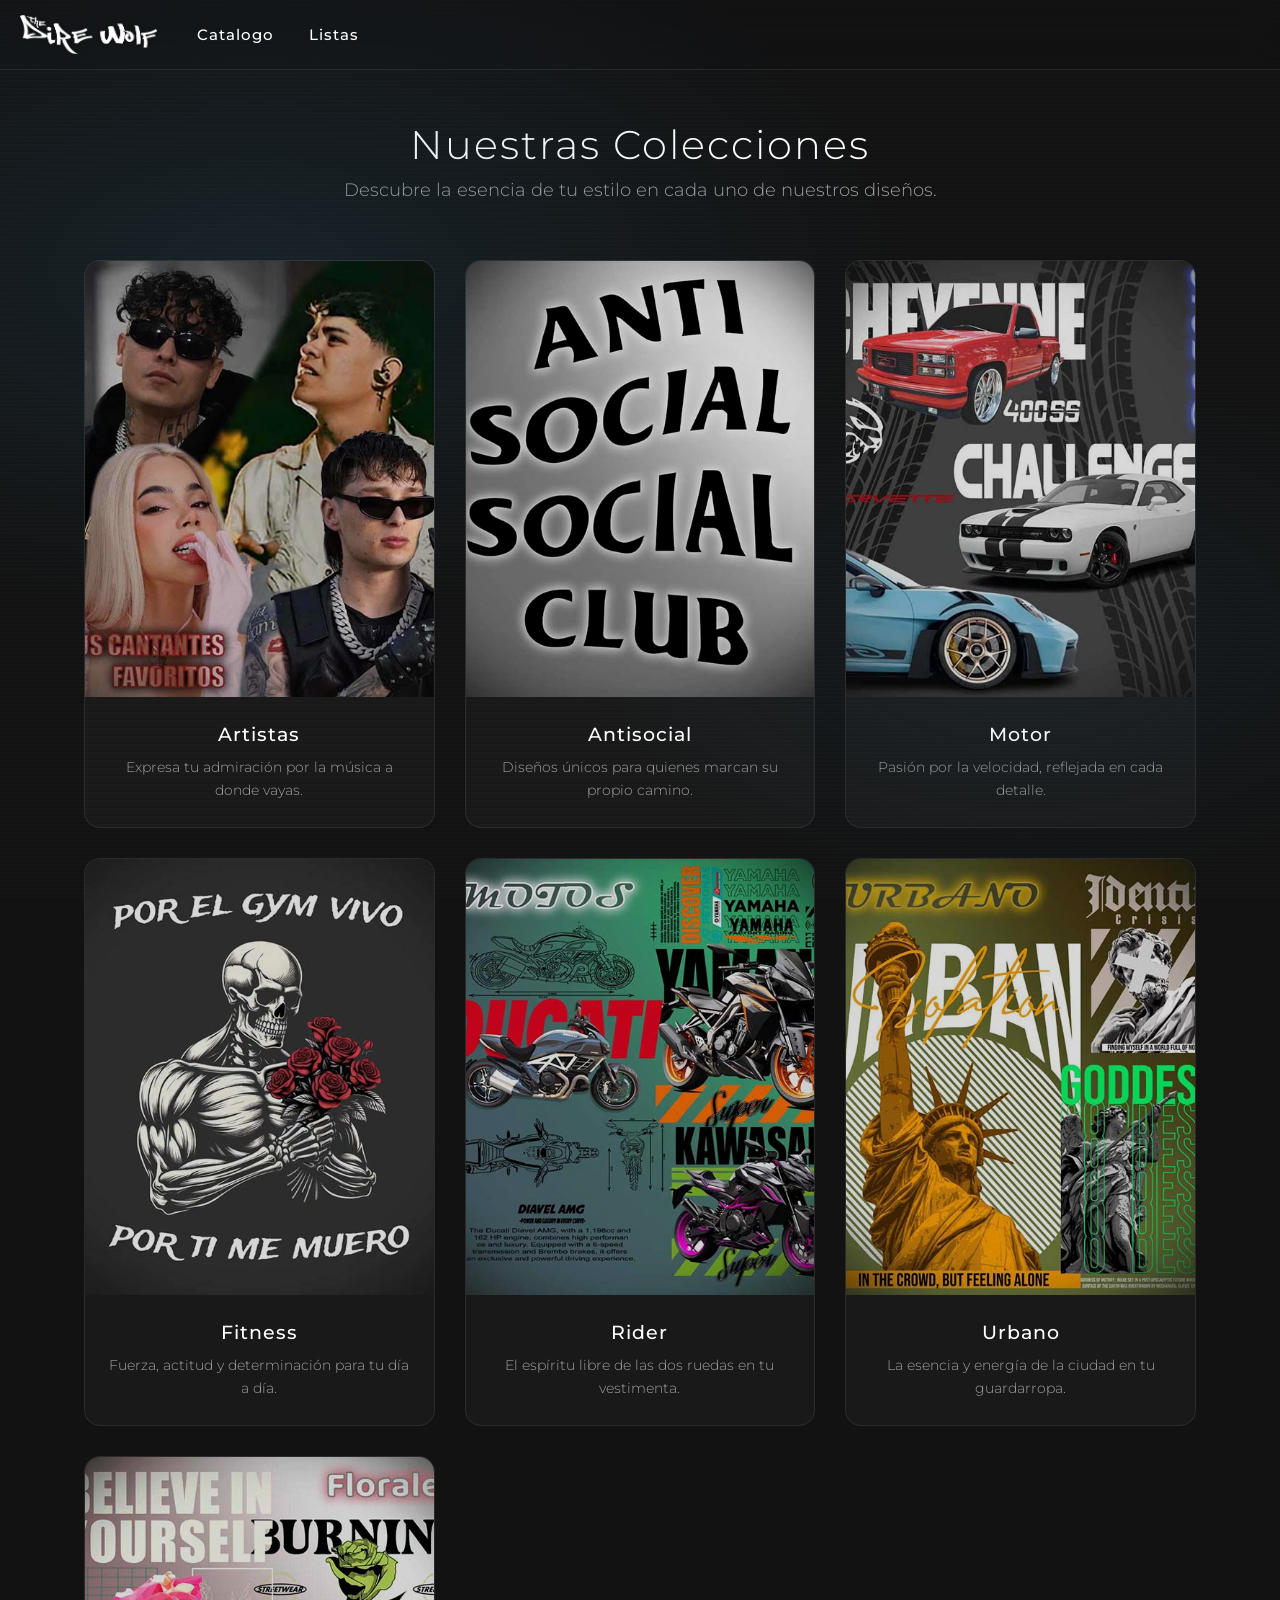
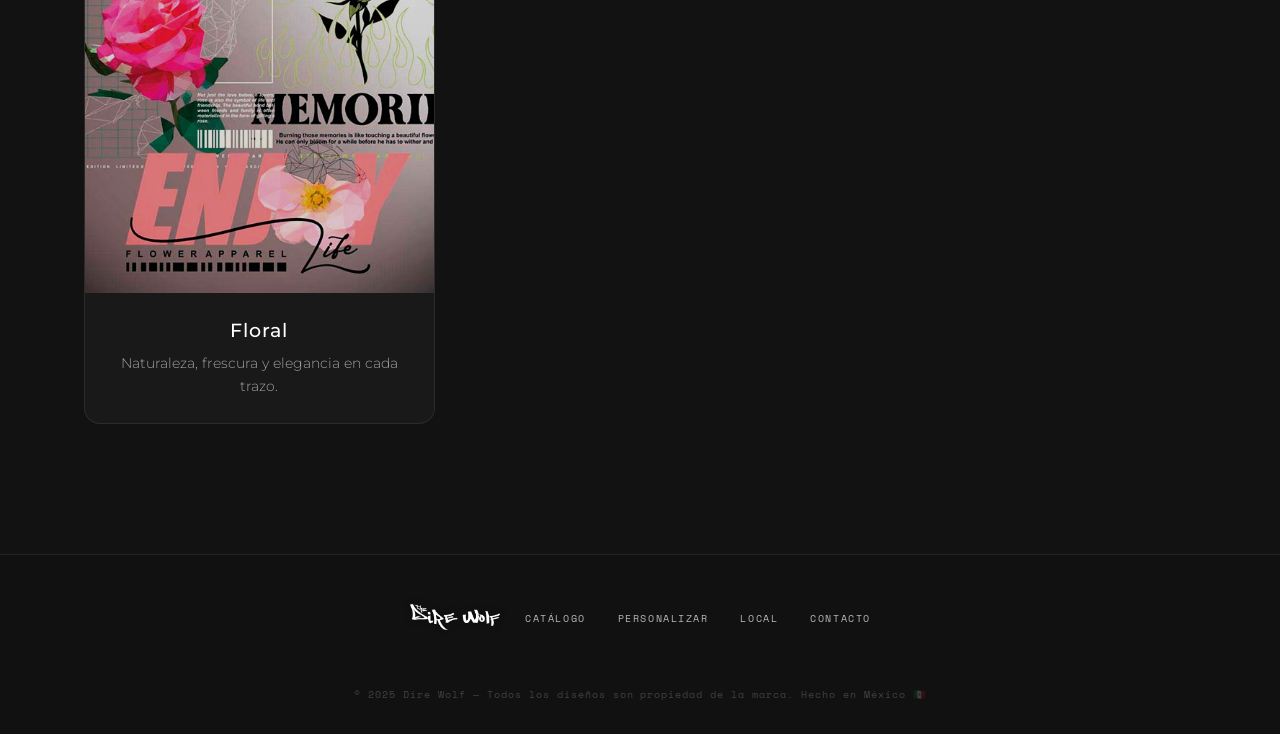
==== commit 43af6a25: "1.4" ====
--- a/catalogo.html
+++ b/catalogo.html
@@ -2,111 +2,114 @@
 <html lang="es">
 
 <head>
-    <meta charset="UTF-8"> 
+    <meta charset="UTF-8">
     <title>Dire Wolf | Colecciones</title>
-    <link rel="stylesheet" href="css.css">
     <link rel="icon" href="img/logo_lobo.png">
+    <link rel="stylesheet" href="index.css" />
+    <link rel="stylesheet" href="css.css" />
+    <link href="https://fonts.googleapis.com/css2?family=Bebas+Neue&family=Inter:wght@300;400;600&family=Space+Mono:wght@400;700&display=swap" rel="stylesheet" />
 </head>
 
 <!-- NAV --------------------------------------------------------------------------------------------------------------->
 <div id="navbar"></div>
 
 <!-- BODY --------------------------------------------------------------------------------->
+
 <body>
-<div class="container-grandfather">
-    <h1 class="titulo-elegante">Nuestras Colecciones</h1>
-    <p class="subtitulo-elegante">Descubre la esencia de tu estilo en cada uno de nuestros diseños.</p>
-    
-    <div class="container-father">
-        
-        <a href="catalogo/artistas.html" style="text-decoration: none;">
-            <div class="container-child">
-                <div class="card-image-wrapper">
-                    <img src="img/zportadas/artistas.jpg" alt="Colección Artistas" id="img-artistas">
+    <div class="container-grandfather">
+        <h1 class="titulo-elegante">Nuestras Colecciones</h1>
+        <p class="subtitulo-elegante">Descubre la esencia de tu estilo en cada uno de nuestros diseños.</p>
+
+        <div class="container-father">
+
+            <a href="catalogo/artistas.html" style="text-decoration: none;">
+                <div class="container-child">
+                    <div class="card-image-wrapper">
+                        <img src="img/zportadas/artistas.jpg" alt="Colección Artistas" id="img-artistas">
+                    </div>
+                    <div class="card-content">
+                        <h3>Artistas</h3>
+                        <p>Expresa tu admiración por la música a donde vayas.</p>
+                    </div>
                 </div>
-                <div class="card-content">
-                    <h3>Artistas</h3>
-                    <p>Expresa tu admiración por la música a donde vayas.</p>
+            </a>
+
+            <a href="catalogo/anti.html" style="text-decoration: none;">
+                <div class="container-child">
+                    <div class="card-image-wrapper">
+                        <img src="img/zportadas/antisocial.jpg" alt="Colección Antisocial" id="anti">
+                    </div>
+                    <div class="card-content">
+                        <h3>Antisocial</h3>
+                        <p>Diseños únicos para quienes marcan su propio camino.</p>
+                    </div>
                 </div>
-            </div>
-        </a>
+            </a>
 
-        <a href="catalogo/anti.html" style="text-decoration: none;">
-            <div class="container-child">
-                <div class="card-image-wrapper">
-                    <img src="img/zportadas/antisocial.jpg" alt="Colección Antisocial" id="anti">
+            <a href="catalogo/carros.html" style="text-decoration: none;">
+                <div class="container-child">
+                    <div class="card-image-wrapper">
+                        <img src="img/zportadas/carros.jpg" alt="Colección Carros" id="img-carros">
+                    </div>
+                    <div class="card-content">
+                        <h3>Motor</h3>
+                        <p>Pasión por la velocidad, reflejada en cada detalle.</p>
+                    </div>
                 </div>
-                <div class="card-content">
-                    <h3>Antisocial</h3>
-                    <p>Diseños únicos para quienes marcan su propio camino.</p>
+            </a>
+
+            <a href="catalogo/gym.html" style="text-decoration: none;">
+                <div class="container-child">
+                    <div class="card-image-wrapper">
+                        <img src="img/zportadas/gym.jpg" alt="Colección Calakas" id="img-gym">
+                    </div>
+                    <div class="card-content">
+                        <h3>Fitness</h3>
+                        <p>Fuerza, actitud y determinación para tu día a día.</p>
+                    </div>
                 </div>
-            </div>
-        </a>
+            </a>
 
-        <a href="catalogo/carros.html" style="text-decoration: none;">
-            <div class="container-child">
-                <div class="card-image-wrapper">
-                    <img src="img/zportadas/carros.jpg" alt="Colección Carros" id="img-carros">
+            <a href="catalogo/motos.html" style="text-decoration: none;">
+                <div class="container-child">
+                    <div class="card-image-wrapper">
+                        <img src="img/zportadas/motos.jpg" alt="Colección Motos" id="img-motos">
+                    </div>
+                    <div class="card-content">
+                        <h3>Rider</h3>
+                        <p>El espíritu libre de las dos ruedas en tu vestimenta.</p>
+                    </div>
                 </div>
-                <div class="card-content">
-                    <h3>Motor</h3>
-                    <p>Pasión por la velocidad, reflejada en cada detalle.</p>
+            </a>
+
+            <a href="catalogo/urbano.html" style="text-decoration: none;">
+                <div class="container-child">
+                    <div class="card-image-wrapper">
+                        <img src="img/zportadas/urbano.jpg" alt="Colección Urbano" id="img-urbano">
+                    </div>
+                    <div class="card-content">
+                        <h3>Urbano</h3>
+                        <p>La esencia y energía de la ciudad en tu guardarropa.</p>
+                    </div>
                 </div>
-            </div>
-        </a>
+            </a>
 
-        <a href="catalogo/gym.html" style="text-decoration: none;">
-            <div class="container-child">
-                <div class="card-image-wrapper">
-                    <img src="img/zportadas/gym.jpg" alt="Colección Calakas" id="img-gym">
+            <a href="catalogo/floral.html" style="text-decoration: none;">
+                <div class="container-child">
+                    <div class="card-image-wrapper">
+                        <img src="img/zportadas/floral.jpg" alt="Colección Floral" id="img-floral">
+                    </div>
+                    <div class="card-content">
+                        <h3>Floral</h3>
+                        <p>Naturaleza, frescura y elegancia en cada trazo.</p>
+                    </div>
                 </div>
-                <div class="card-content">
-                    <h3>Fitness</h3>
-                    <p>Fuerza, actitud y determinación para tu día a día.</p>
-                </div>
-            </div>
-        </a>
+            </a>
+        </div>
+    </div>
+    <!-- FOOTER ------------------------------------------------------------------------------------------- -->
+    <footer id="footer"></footer>
+    <script src="jsjs.js" defer></script>
+</body>
 
-        <a href="catalogo/motos.html" style="text-decoration: none;">
-            <div class="container-child">
-                <div class="card-image-wrapper">
-                    <img src="img/zportadas/motos.jpg" alt="Colección Motos" id="img-motos">
-                </div>
-                <div class="card-content">
-                    <h3>Rider</h3>
-                    <p>El espíritu libre de las dos ruedas en tu vestimenta.</p>
-                </div>
-            </div>
-        </a>
-
-        <a href="catalogo/urbano.html" style="text-decoration: none;">
-            <div class="container-child">
-                <div class="card-image-wrapper">
-                    <img src="img/zportadas/urbano.jpg" alt="Colección Urbano" id="img-urbano">
-                </div>
-                <div class="card-content">
-                    <h3>Urbano</h3>
-                    <p>La esencia y energía de la ciudad en tu guardarropa.</p>
-                </div>
-            </div>
-        </a>
-
-        <a href="catalogo/floral.html" style="text-decoration: none;">
-            <div class="container-child">
-                <div class="card-image-wrapper">
-                    <img src="img/zportadas/floral.jpg" alt="Colección Floral" id="img-floral">
-                </div>
-                <div class="card-content">
-                    <h3>Floral</h3>
-                    <p>Naturaleza, frescura y elegancia en cada trazo.</p>
-                </div>
-            </div>
-        </a>
-
-    </div>
-</div>
-<!-- FOOTER ------------------------------------------------------------------------------------------- -->
-<footer id="footer"></footer>
-<script src="jsjs.js" defer></script>
-</body>
 </html>
--- a/index.css
+++ b/index.css
@@ -0,0 +1,908 @@
+ /* ── TOKENS ───────────────────────────────────────────────── */
+ :root {
+     --blue: #2f6a8b;
+     --blue-glass: rgba(47, 106, 139, 0.55);
+     --blue-glow: rgba(47, 106, 139, 0.25);
+     --black: #060810;
+     --black-mid: #0e1420;
+     --white: #ffffff;
+     --white-dim: rgba(255, 255, 255, 0.7);
+     --white-faint: rgba(255, 255, 255, 0.08);
+     --font-display: 'Bebas Neue', sans-serif;
+     --font-body: 'Inter', sans-serif;
+     --font-mono: 'Space Mono', monospace;
+ }
+
+ /* ── RESET ────────────────────────────────────────────────── */
+ *,
+ *::before,
+ *::after {
+     box-sizing: border-box;
+     margin: 0;
+     padding: 0;
+ }
+
+ html {
+     scroll-behavior: smooth;
+ }
+
+ body {
+     background: var(--black);
+     color: var(--white);
+     font-family: var(--font-body);
+     overflow-x: hidden;
+ }
+
+ a {
+     text-decoration: none;
+     color: inherit;
+ }
+
+ img {
+     max-width: 100%;
+     display: block;
+ }
+
+ /* ── FONDO ANIMADO ────────────────────────────────────────── */
+ body::before {
+     content: '';
+     position: fixed;
+     inset: 0;
+     background:
+         radial-gradient(ellipse 80% 60% at 20% 30%, rgba(47, 106, 139, 0.18) 0%, transparent 65%),
+         radial-gradient(ellipse 60% 50% at 80% 70%, rgba(47, 106, 139, 0.12) 0%, transparent 60%),
+         repeating-linear-gradient(0deg,
+             transparent,
+             transparent 2px,
+             rgba(255, 255, 255, 0.012) 2px,
+             rgba(255, 255, 255, 0.012) 4px);
+     pointer-events: none;
+     z-index: 0;
+ }
+
+ /* ── NAVBAR ───────────────────────────────────────────────── */
+ nav {
+     position: fixed;
+     top: 0;
+     left: 0;
+     right: 0;
+     z-index: 100;
+     display: flex;
+     align-items: center;
+     justify-content: space-between;
+     padding: 0 clamp(1.5rem, 5vw, 4rem);
+     height: 68px;
+     background: rgba(6, 8, 16, 0.6);
+     backdrop-filter: blur(18px);
+     -webkit-backdrop-filter: blur(18px);
+     border-bottom: 1px solid rgba(47, 106, 139, 0.25);
+ }
+
+ .nav-logo {
+     font-family: var(--font-display);
+     font-size: 1.8rem;
+     letter-spacing: 0.12em;
+     color: var(--white);
+ }
+
+ .nav-logo span {
+     color: var(--blue);
+ }
+
+ .nav-links {
+     display: flex;
+     gap: 2rem;
+     list-style: none;
+ }
+
+ .nav-links a {
+     font-family: var(--font-mono);
+     font-size: 0.72rem;
+     letter-spacing: 0.15em;
+     text-transform: uppercase;
+     color: var(--white-dim);
+     transition: color 0.25s;
+ }
+
+ .nav-links a:hover {
+     color: var(--white);
+ }
+
+ .nav-cta {
+     font-family: var(--font-mono);
+     font-size: 0.72rem;
+     letter-spacing: 0.12em;
+     text-transform: uppercase;
+     padding: 0.55rem 1.2rem;
+     border: 1px solid var(--blue);
+     color: var(--blue);
+     border-radius: 3px;
+     transition: background 0.25s, color 0.25s;
+ }
+
+ .nav-cta:hover {
+     background: var(--blue);
+     color: var(--white);
+ }
+
+ /* ── HERO ─────────────────────────────────────────────────── */
+ .hero {
+     position: relative;
+     z-index: 1;
+     min-height: 100vh;
+     display: flex;
+     flex-direction: column;
+     align-items: center;
+     justify-content: center;
+     text-align: center;
+     padding: 7rem 1.5rem 4rem;
+     overflow: hidden;
+ }
+
+ .hero .video-fondo {
+    position: absolute;
+    top: 50%;
+    left: 50%;
+    width: 100%;
+    height: 100%;
+    object-fit: cover; /* Recorta y ajusta el video perfectamente */
+    transform: translate(-50%, -50%);
+    z-index: 0; /* Capa inferior */
+    mix-blend-mode: screen; 
+}
+
+ .hero-badge {
+     font-family: var(--font-mono);
+     font-size: 0.68rem;
+     letter-spacing: 0.22em;
+     text-transform: uppercase;
+     color: var(--blue);
+     border: 1px solid rgba(47, 106, 139, 0.5);
+     padding: 0.35rem 1rem;
+     border-radius: 100px;
+     opacity: 0;
+     transform: translateY(20px);
+     animation: fadeUp 0.7s 0.2s forwards;
+     margin-bottom: -100px;
+ }
+
+ .hero h1 {
+     font-family: var(--font-display);
+     font-size: clamp(4rem, 14vw, 11rem);
+     line-height: 0.9;
+     letter-spacing: 0.04em;
+     margin-bottom: 1.5rem;
+     opacity: 0;
+     transform: translateY(30px);
+     animation: fadeUp 0.8s 0.4s forwards;
+ }
+
+ .hero h1 em {
+     font-style: normal;
+     -webkit-text-stroke: 1.5px var(--white);
+     color: transparent;
+ }
+
+ .hero-sub {
+     font-size: clamp(0.95rem, 2vw, 1.15rem);
+     color: var(--white-dim);
+     max-width: 480px;
+     line-height: 1.7;
+     margin-bottom: 3rem;
+     opacity: 0;
+     transform: translateY(20px);
+     animation: fadeUp 0.7s 0.6s forwards;
+ }
+
+ .hero-buttons {
+     display: flex;
+     gap: 1rem;
+     flex-wrap: wrap;
+     justify-content: center;
+     opacity: 0;
+     transform: translateY(20px);
+     animation: fadeUp 0.7s 0.8s forwards;
+ }
+
+ .btn-primary {
+     font-family: var(--font-mono);
+     font-size: 0.78rem;
+     letter-spacing: 0.14em;
+     text-transform: uppercase;
+     padding: 0.9rem 2.2rem;
+     background: var(--blue);
+     color: var(--white);
+     border-radius: 4px;
+     transition: opacity 0.25s, transform 0.2s;
+ }
+
+ .btn-primary:hover {
+     opacity: 0.85;
+     transform: translateY(-2px);
+ }
+
+ .btn-ghost {
+     font-family: var(--font-mono);
+     font-size: 0.78rem;
+     letter-spacing: 0.14em;
+     text-transform: uppercase;
+     padding: 0.9rem 2.2rem;
+     border: 1px solid rgba(255, 255, 255, 0.25);
+     color: var(--white);
+     border-radius: 4px;
+     transition: border-color 0.25s, transform 0.2s;
+ }
+
+ .btn-ghost:hover {
+     border-color: var(--white);
+     transform: translateY(-2px);
+ }
+
+ /* playeras flotantes deco */
+ .hero-deco {
+     position: absolute;
+     top: 50%;
+     left: 50%;
+     transform: translate(-50%, -50%);
+     width: min(600px, 90vw);
+     height: min(600px, 90vw);
+     border-radius: 50%;
+     background: radial-gradient(circle, rgba(47, 106, 139, 0.12) 0%, transparent 70%);
+     pointer-events: none;
+     animation: pulse 6s ease-in-out infinite;
+ }
+
+ /* ── SCROLL INDICATOR ─────────────────────────────────────── */
+ .scroll-hint {
+     position: absolute;
+     bottom: 2.5rem;
+     left: 50%;
+     transform: translateX(-50%);
+     display: flex;
+     flex-direction: column;
+     align-items: center;
+     gap: 0.5rem;
+     opacity: 0;
+     animation: fadeUp 0.6s 1.4s forwards;
+ }
+
+ .scroll-hint span {
+     font-family: var(--font-mono);
+     font-size: 0.62rem;
+     letter-spacing: 0.2em;
+     color: rgba(255, 255, 255, 0.35);
+     text-transform: uppercase;
+ }
+
+ .scroll-line {
+     width: 1px;
+     height: 40px;
+     background: linear-gradient(to bottom, rgba(47, 106, 139, 0.8), transparent);
+     animation: scrollPulse 2s ease-in-out infinite;
+ }
+
+ /* ── SECCIÓN GENÉRICA ─────────────────────────────────────── */
+ section {
+     position: relative;
+     z-index: 1;
+     padding: clamp(4rem, 10vw, 7rem) clamp(1.5rem, 6vw, 5rem);
+ }
+
+ .section-label {
+     font-family: var(--font-mono);
+     font-size: 0.65rem;
+     letter-spacing: 0.25em;
+     text-transform: uppercase;
+     color: var(--blue);
+     margin-bottom: 1rem;
+ }
+
+ .section-title {
+     font-family: var(--font-display);
+     font-size: clamp(2.5rem, 6vw, 4.5rem);
+     line-height: 1;
+     margin-bottom: 1.2rem;
+ }
+
+ .section-desc {
+     color: var(--white-dim);
+     font-size: 1rem;
+     line-height: 1.8;
+     max-width: 520px;
+ }
+
+ /* ── STATS STRIP ──────────────────────────────────────────── */
+ .stats {
+     display: flex;
+     justify-content: center;
+     gap: clamp(2rem, 6vw, 5rem);
+     flex-wrap: wrap;
+     padding: 3.5rem clamp(1.5rem, 6vw, 5rem);
+     border-top: 1px solid rgba(47, 106, 139, 0.2);
+     border-bottom: 1px solid rgba(47, 106, 139, 0.2);
+     background: rgba(47, 106, 139, 0.04);
+ }
+
+ .stat-item {
+     text-align: center;
+ }
+
+ .stat-num {
+     font-family: var(--font-display);
+     font-size: clamp(2.2rem, 5vw, 3.5rem);
+     color: var(--blue);
+     display: block;
+ }
+
+ .stat-lbl {
+     font-family: var(--font-mono);
+     font-size: 0.65rem;
+     letter-spacing: 0.18em;
+     text-transform: uppercase;
+     color: var(--white-dim);
+     margin-top: 0.3rem;
+ }
+
+ /* ── CARDS GLASS ──────────────────────────────────────────── */
+ .cards-grid {
+     display: grid;
+     grid-template-columns: repeat(auto-fit, minmax(280px, 1fr));
+     gap: 1.5rem;
+     margin-top: 3rem;
+ }
+
+ .glass-card {
+     background: var(--white-faint);
+     backdrop-filter: blur(20px);
+     -webkit-backdrop-filter: blur(20px);
+     border: 1px solid rgba(47, 106, 139, 0.35);
+     border-radius: 12px;
+     padding: 2rem;
+     transition: border-color 0.3s, transform 0.3s;
+ }
+
+ .glass-card:hover {
+     border-color: rgba(47, 106, 139, 0.8);
+     transform: translateY(-5px);
+ }
+
+ .card-icon {
+     font-size: 1.8rem;
+     margin-bottom: 1rem;
+ }
+
+ .card-title {
+     font-family: var(--font-display);
+     font-size: 1.6rem;
+     letter-spacing: 0.05em;
+     margin-bottom: 0.6rem;
+ }
+
+ .card-text {
+     font-size: 0.9rem;
+     color: var(--white-dim);
+     line-height: 1.75;
+ }
+
+ /* ── PRODUCTO FEATURED ────────────────────────────────────── */
+ .products-section {
+     background: var(--black-mid);
+     transition: 0.7s;
+ }
+
+ .products-header {
+     display: flex;
+     justify-content: space-between;
+     align-items: flex-end;
+     flex-wrap: wrap;
+     gap: 1.5rem;
+     margin-bottom: 3rem;
+ }
+
+ .product-grid {
+     display: grid;
+     grid-template-columns: repeat(auto-fit, minmax(240px, 1fr));
+ }
+
+  .product-card {
+      border-radius: 10px;
+      overflow: hidden;
+      background: var(--white-faint);
+      border: 1px solid rgba(47, 106, 139, 0.2);
+      transition: all 0.45s cubic-bezier(0.2, 0.8, 0.2, 1);
+      cursor: pointer;
+      position: relative;
+      will-change: transform, filter;
+  }
+
+  /* Efecto de enfoque: Grid contenedor para suavizar el contexto */
+  .product-grid:hover .product-card:not(:hover) {
+      filter: brightness(0.6) blur(3px) grayscale(0.2);
+      opacity: 0.8;
+  }
+
+  .product-card:hover {
+      border-color: var(--blue);
+      transform: scale(1.1) !important;
+      z-index: 10;
+      filter: brightness(1.1) blur(0px);
+      box-shadow: 0 20px 40px rgba(0, 0, 0, 0.4);
+  }
+
+ .product-img {
+     width: 100%;
+     aspect-ratio: 1;
+     display: flex;
+     align-items: center;
+     justify-content: center;
+     font-size: 6rem;
+     background: linear-gradient(135deg, rgba(47, 106, 139, 0.15), rgba(0, 0, 0, 0.6));
+     position: relative;
+     overflow: hidden;
+ }
+
+ .product-img::after {
+     content: '';
+     position: absolute;
+     inset: 0;
+     background: radial-gradient(circle at 50% 50%, rgba(47, 106, 139, 0.15), transparent 70%);
+ }
+
+ .product-badge {
+     position: absolute;
+     top: 0.8rem;
+     right: 0.8rem;
+     font-family: var(--font-mono);
+     font-size: 0.6rem;
+     letter-spacing: 0.1em;
+     text-transform: uppercase;
+     background: var(--blue);
+     padding: 0.25rem 0.6rem;
+     border-radius: 3px;
+     z-index: 2;
+ }
+
+ .product-info {
+     padding: 1.2rem;
+ }
+
+ .product-name {
+     font-family: var(--font-display);
+     font-size: 1.3rem;
+     letter-spacing: 0.06em;
+     margin-bottom: 0.3rem;
+ }
+
+ .product-desc {
+     font-size: 0.82rem;
+     color: var(--white-dim);
+     margin-bottom: 1rem;
+ }
+
+ .product-footer {
+     display: flex;
+     justify-content: space-between;
+     align-items: center;
+ }
+
+ .product-price {
+     font-family: var(--font-mono);
+     font-size: 1rem;
+     color: var(--blue);
+     font-weight: 700;
+ }
+
+ .btn-sm {
+     font-family: var(--font-mono);
+     font-size: 0.65rem;
+     letter-spacing: 0.12em;
+     text-transform: uppercase;
+     padding: 0.45rem 1rem;
+     background: var(--blue);
+     color: var(--white);
+     border-radius: 3px;
+     transition: opacity 0.2s;
+ }
+
+ .btn-sm:hover {
+     opacity: 0.8;
+ }
+
+ /* ── PERSONALIZA ──────────────────────────────────────────── */
+ .custom-section {
+     display: grid;
+     grid-template-columns: 1fr 1fr;
+     gap: 4rem;
+     align-items: center;
+ }
+
+ @media (max-width: 768px) {
+     .custom-section {
+         grid-template-columns: 1fr;
+     }
+ }
+
+ .custom-visual {
+     position: relative;
+     aspect-ratio: 1;
+     border-radius: 16px;
+     background: linear-gradient(135deg, rgba(47, 106, 139, 0.25), rgba(0, 0, 0, 0.8));
+     border: 1px solid rgba(47, 106, 139, 0.4);
+     display: flex;
+     align-items: center;
+     justify-content: center;
+     font-size: 20rem;
+     overflow: hidden;
+ }
+
+ .custom-visual::before {
+     content: '';
+     position: absolute;
+     inset: -40%;
+     background: conic-gradient(from 0deg, transparent 60%, rgba(47, 106, 139, 0.15) 75%, transparent 85%);
+     animation: spin 12s linear infinite;
+ }
+
+ .steps {
+     display: flex;
+     flex-direction: column;
+     gap: 1.8rem;
+     margin-top: 2.5rem;
+ }
+
+ .step {
+     display: flex;
+     gap: 1.2rem;
+     align-items: flex-start;
+ }
+
+ .step-num {
+     font-family: var(--font-mono);
+     font-size: 0.7rem;
+     color: var(--blue);
+     background: rgba(47, 106, 139, 0.12);
+     border: 1px solid rgba(47, 106, 139, 0.35);
+     width: 32px;
+     height: 32px;
+     border-radius: 50%;
+     display: flex;
+     align-items: center;
+     justify-content: center;
+     flex-shrink: 0;
+ }
+
+ .step-text h4 {
+     font-family: var(--font-display);
+     font-size: 1.1rem;
+     letter-spacing: 0.04em;
+     margin-bottom: 0.25rem;
+ }
+
+ .step-text p {
+     font-size: 0.88rem;
+     color: var(--white-dim);
+     line-height: 1.6;
+ }
+
+ /* ── BRAND SECTION ────────────────────────────────────────── */
+ .brand-section {
+     text-align: center;
+     background: linear-gradient(to bottom, var(--black-mid), var(--black));
+ }
+
+ .brand-section .logo{
+    scale: 2.1;
+ }
+
+ .brand-big {
+     font-family: var(--font-display);
+     font-size: clamp(5rem, 18vw, 14rem);
+     line-height: 0.85;
+     -webkit-text-stroke: 1px rgba(47, 106, 139, 0.5);
+     color: transparent;
+     letter-spacing: 0.06em;
+     user-select: none;
+ }
+
+ .brand-tagline {
+     font-family: var(--font-mono);
+     font-size: 0.85rem;
+     letter-spacing: 0.3em;
+     text-transform: uppercase;
+     color: var(--white-dim);
+     margin: 1.5rem 0 3rem;
+ }
+
+ /* ── NEWSLETTER / CTA ─────────────────────────────────────── */
+ .cta-section {
+     text-align: center;
+     background: var(--black-mid);
+ }
+
+ .cta-box {
+     max-width: 540px;
+     margin: 0 auto;
+ }
+
+ .email-row {
+     display: flex;
+     gap: 0.5rem;
+     margin-top: 2rem;
+     flex-wrap: wrap;
+     justify-content: center;
+ }
+
+ .email-row input {
+     flex: 1;
+     min-width: 220px;
+     padding: 0.85rem 1.2rem;
+     background: var(--white-faint);
+     border: 1px solid rgba(47, 106, 139, 0.4);
+     border-radius: 4px;
+     color: var(--white);
+     font-family: var(--font-body);
+     font-size: 0.9rem;
+     outline: none;
+     transition: border-color 0.25s;
+ }
+
+ .email-row input::placeholder {
+     color: rgba(255, 255, 255, 0.3);
+ }
+
+ .email-row input:focus {
+     border-color: var(--blue);
+ }
+
+ .email-row button {
+     font-family: var(--font-mono);
+     font-size: 0.72rem;
+     letter-spacing: 0.12em;
+     text-transform: uppercase;
+     padding: 0.85rem 1.5rem;
+     background: var(--blue);
+     color: var(--white);
+     border: none;
+     border-radius: 4px;
+     cursor: pointer;
+     transition: opacity 0.2s;
+ }
+
+ .email-row button:hover {
+     opacity: 0.85;
+ }
+
+ /* ── FOOTER ───────────────────────────────────────────────── */
+ footer {
+     position: relative;
+     z-index: 1;
+     padding: 3rem clamp(1.5rem, 6vw, 5rem) 2rem;
+     border-top: 1px solid rgba(47, 106, 139, 0.2);
+     display: flex;
+     justify-content: space-between;
+     align-items: center;
+     flex-wrap: wrap;
+     gap: 1.5rem;
+ }
+
+ .footer-logo {
+     font-family: var(--font-display);
+     font-size: 1.6rem;
+     letter-spacing: 0.1em;
+ }
+
+ .footer-logo span {
+     color: var(--blue);
+ }
+
+ .footer-links {
+     display: flex;
+     gap: 2rem;
+     list-style: none;
+ }
+
+ .footer-links a {
+     font-family: var(--font-mono);
+     font-size: 0.65rem;
+     letter-spacing: 0.15em;
+     text-transform: uppercase;
+     color: var(--white-dim);
+     transition: color 0.2s;
+ }
+
+ .footer-links a:hover {
+     color: var(--white);
+ }
+
+ .footer-copy {
+     font-family: var(--font-mono);
+     font-size: 0.62rem;
+     color: rgba(255, 255, 255, 0.2);
+     letter-spacing: 0.1em;
+     width: 100%;
+     text-align: center;
+     margin-top: 2rem;
+ }
+
+ /* ── KEYFRAMES ────────────────────────────────────────────── */
+ @keyframes fadeUp {
+     to {
+         opacity: 1;
+         transform: translateY(0);
+     }
+ }
+
+ @keyframes pulse {
+
+     0%,
+     100% {
+         transform: translate(-50%, -50%) scale(1);
+         opacity: 0.6;
+     }
+
+     50% {
+         transform: translate(-50%, -50%) scale(1.08);
+         opacity: 1;
+     }
+ }
+
+ @keyframes scrollPulse {
+
+     0%,
+     100% {
+         opacity: 0.4;
+     }
+
+     50% {
+         opacity: 1;
+     }
+ }
+
+ @keyframes spin {
+     from {
+         transform: rotate(0deg);
+     }
+
+     to {
+         transform: rotate(360deg);
+     }
+ }
+
+ /* ── SCROLL REVEAL ────────────────────────────────────────── */
+ .reveal {
+     opacity: 0;
+     transform: translateY(40px);
+     transition: opacity 0.75s ease, transform 0.75s ease;
+ }
+
+ .reveal.visible {
+     opacity: 1;
+     transform: translateY(0);
+ }
+
+ .reveal-delay-1 {
+     transition-delay: 0.1s;
+ }
+
+ .reveal-delay-2 {
+     transition-delay: 0.22s;
+ }
+
+ .reveal-delay-3 {
+     transition-delay: 0.34s;
+ }
+
+ .reveal-delay-4 {
+     transition-delay: 0.46s;
+ }
+
+  /* ── HOVER ENHANCEMENTS ─────────────────────────────────────── */
+  .nav-links a {
+    position: relative;
+  }
+  .nav-links a::after {
+    content: '';
+    position: absolute;
+    bottom: -4px;
+    left: 0;
+    width: 0;
+    height: 1px;
+    background: var(--blue);
+    transition: width 0.3s ease;
+  }
+  .nav-links a:hover::after { width: 100%; }
+
+  .btn-primary, .btn-ghost, .btn-sm, .email-row button {
+    position: relative;
+    overflow: hidden;
+    isolation: isolate;
+  }
+  .btn-primary::after, .btn-ghost::after, .btn-sm::after, .email-row button::after {
+    content: '';
+    position: absolute;
+    top: 0;
+    left: -75%;
+    width: 50%;
+    height: 100%;
+    background: linear-gradient(90deg, transparent, rgba(255,255,255,0.12), transparent);
+    transform: skewX(-25deg);
+    transition: left 0.6s ease;
+    pointer-events: none;
+  }
+  .btn-primary:hover::after, .btn-ghost:hover::after, .btn-sm:hover::after, .email-row button:hover::after {
+    left: 125%;
+  }
+
+  .product-img img {
+    width: 100%;
+    height: 100%;
+    object-fit: cover;
+    transition: transform 0.5s ease;
+    will-change: transform;
+    flex-shrink: 0;
+  }
+  .product-card:hover .product-img img {
+    transform: scale(1.08);
+  }
+
+  .glass-card:hover .card-icon {
+    animation: iconBounce 0.5s cubic-bezier(0.34, 1.56, 0.64, 1);
+  }
+
+  .step-num {
+    transition: all 0.3s ease;
+  }
+  .step:hover .step-num {
+    background: rgba(47, 106, 139, 0.35);
+    border-color: var(--blue);
+    transform: scale(1.1);
+  }
+
+  .footer-links a {
+    position: relative;
+  }
+  .footer-links a::after {
+    content: '';
+    position: absolute;
+    bottom: -2px;
+    left: 0;
+    width: 0;
+    height: 1px;
+    background: var(--blue);
+    transition: width 0.3s ease;
+  }
+  .footer-links a:hover::after { width: 100%; }
+
+  @keyframes iconBounce {
+    0%, 100% { transform: translateY(0); }
+    30% { transform: translateY(-8px); }
+    60% { transform: translateY(-4px); }
+  }
+
+  /* ── MOBILE ───────────────────────────────────────────────── */
+ @media (max-width: 640px) {
+     .nav-links {
+         display: none;
+     }
+
+     .products-header {
+         flex-direction: column;
+         align-items: flex-start;
+     }
+
+     .stats {
+         gap: 2rem;
+     }
+ }
+
+ @media (prefers-reduced-motion: reduce) {
+     .reveal {
+         opacity: 1;
+         transform: none;
+     }
+
+     * {
+         animation-duration: 0.01ms !important;
+         transition-duration: 0.01ms !important;
+     }
+ }
--- a/css.css
+++ b/css.css
@@ -30,7 +30,25 @@
   min-height: 100dvh;
   grid-template-rows: auto 1fr auto; /* Deja siempre abajo el footer */
   color: var(--text-primary);
-}
+  overflow-x: hidden; /* Evita que las animaciones rompan el ancho de página */
+}
+
+/* ── FONDO ANIMADO ────────────────────────────────────────── */
+ body::before {
+     content: '';
+     position: fixed;
+     inset: 0;
+     background:
+         radial-gradient(ellipse 80% 60% at 20% 30%, rgba(47, 106, 139, 0.18) 0%, transparent 65%),
+         radial-gradient(ellipse 60% 50% at 80% 70%, rgba(47, 106, 139, 0.12) 0%, transparent 60%),
+         repeating-linear-gradient(0deg,
+             transparent,
+             transparent 2px,
+             rgba(255, 255, 255, 0.012) 2px,
+             rgba(255, 255, 255, 0.012) 4px);
+     pointer-events: none;
+     z-index: 0;
+ }
 
 .item-center-x {
   display: grid;
@@ -43,13 +61,17 @@
 
 /*! NAV -----------------------------------------------------------------------------------------------------------*/
 .logo {
-  animation: headShake 2s infinite; 
+  animation: headShake 2s; 
   max-height: 40px;
   cursor: pointer;
   margin: auto;
   filter: brightness(0) invert(1) drop-shadow(0px 0px 3px rgba(0, 0, 0, 0.5)) !important;
 }
 
+.logo-footer{
+  margin: 1px;
+}
+
 ol {
   display: flex;
   justify-content: center;
@@ -60,6 +82,7 @@
 
 nav {
   animation: fadeInDownBig 1.5s ease-out forwards;
+  animation-delay: -0.8s;
   padding-left: 20px;
   justify-content: start;
   display: flex;
@@ -68,8 +91,8 @@
   height: 70px;
   box-sizing: border-box;
   backdrop-filter: blur(15px);
-  -webkit-backdrop-filter: blur(15px);
-  background-color: rgba(18, 18, 18, 0.7);
+  -webkit-backdrop-filter: blur(20px);
+  background-color: rgba(13, 36, 66, 0.01);
   border-bottom: 1px solid var(--border-light);
   position: fixed;
   z-index: 10;
@@ -90,19 +113,28 @@
   color: var(--text-primary);
   background: none;
   border: none;
+  border-radius: var(--border-radius-sm);
   margin: auto;
   padding: 10px 15px;
   cursor: pointer;
-  transition: 0.3s;
+  transition: var(--transition-fast);
+}
+
+.nav2 {
+  display:none;
+  animation: fadeInDownBig 1.5s ease-out forwards;
+  animation-delay: -0.8s;
+  padding-left: 20px;
+  justify-content: start;
+}
+
+.justify-end {
+  justify-content: flex-end;
+  display: flex;
 }
 
 nav div ol h2 a:hover {
   color: var(--bg-primary);
-}
-
-.justify-end {
-  justify-content: flex-end;
-  display: flex;
 }
 
 h1 {
@@ -140,22 +172,26 @@
 .body-index {
   padding: 0;
   text-align: center;
+  display: grid;
+  justify-content: center; /* Centrado horizontal */
+ /*  align-items: center;     /* Centrado vertical */ 
 }
 
 .container-grandfather-index {
-  width: 100%;
+  transform: translateY(100px);
+  max-width: 1500px;
   display: flex;
   justify-content: center;
   align-items: center;
-  margin: auto;
   border: 1px solid var(--border-light);
   border-radius: var(--border-radius-lg);
   background: linear-gradient(
     to right,
-    rgba(255, 255, 255, 0.1),
-    rgba(255, 255, 255, 0.02),
+    rgb(127, 127, 127),
+    #2f6a8bd4,
     transparent
   );
+  margin: 50px 50px;
 }
 
 .caja-index {
@@ -163,6 +199,12 @@
   text-align: center;
   width: 100%;
   border: 1px solid var(--border-light);
+}
+
+.caja-index img {
+  width: 80px;
+  margin-top: 20px;
+  filter: brightness(0) invert(1) !important;
 }
 
 .caja-index-derecha {
@@ -189,9 +231,10 @@
 
 .container-father {
   display: grid;
-  grid-template-columns: repeat(auto-fit, minmax(240px, 3fr));
+  grid-template-columns: repeat(auto-fit, minmax(280px, 1fr));
   gap: 30px;
   padding: 0 20px 80px 20px;
+  margin-top: 20px;
 }
 
 .flex-colum {
@@ -225,7 +268,7 @@
 }
 
 .card-image-wrapper {
-
+  overflow: hidden;
   width: 100%;
   aspect-ratio: 4/5;
 }
@@ -452,20 +495,33 @@
     bottom: 0;
     top: auto;
     left: 0;
+    /* Alineación horizontal */
+    display: flex;
+    flex-direction: row;
     justify-content: center;
     align-items: center;
-    padding: 10px 0;
+    padding: 0 15px;
     z-index: 1000;
     height: auto;
+    min-height: 60px;
     border-top: 1px solid var(--border-light);
     border-bottom: none;
     animation: bounceInUp 1.5s ease-out forwards;
   }
   
   nav div ol {
-    flex-wrap: wrap;
+    flex-wrap: nowrap; /* Evita que los botones se amontonen en varias líneas */
+    gap: 2px;
   }
   
+  /* Ajuste de tamaño de letra y espaciado */
+  nav div ol h2 a {
+    font-size: 20px;
+    padding: 10px 8px;
+    white-space: nowrap;
+  }
+
+
   .container-father {
     padding: 0 15px 100px 15px;
     margin-top: 0;
@@ -532,3 +588,4 @@
   font-weight: 300;
   text-align: center;
 }
+
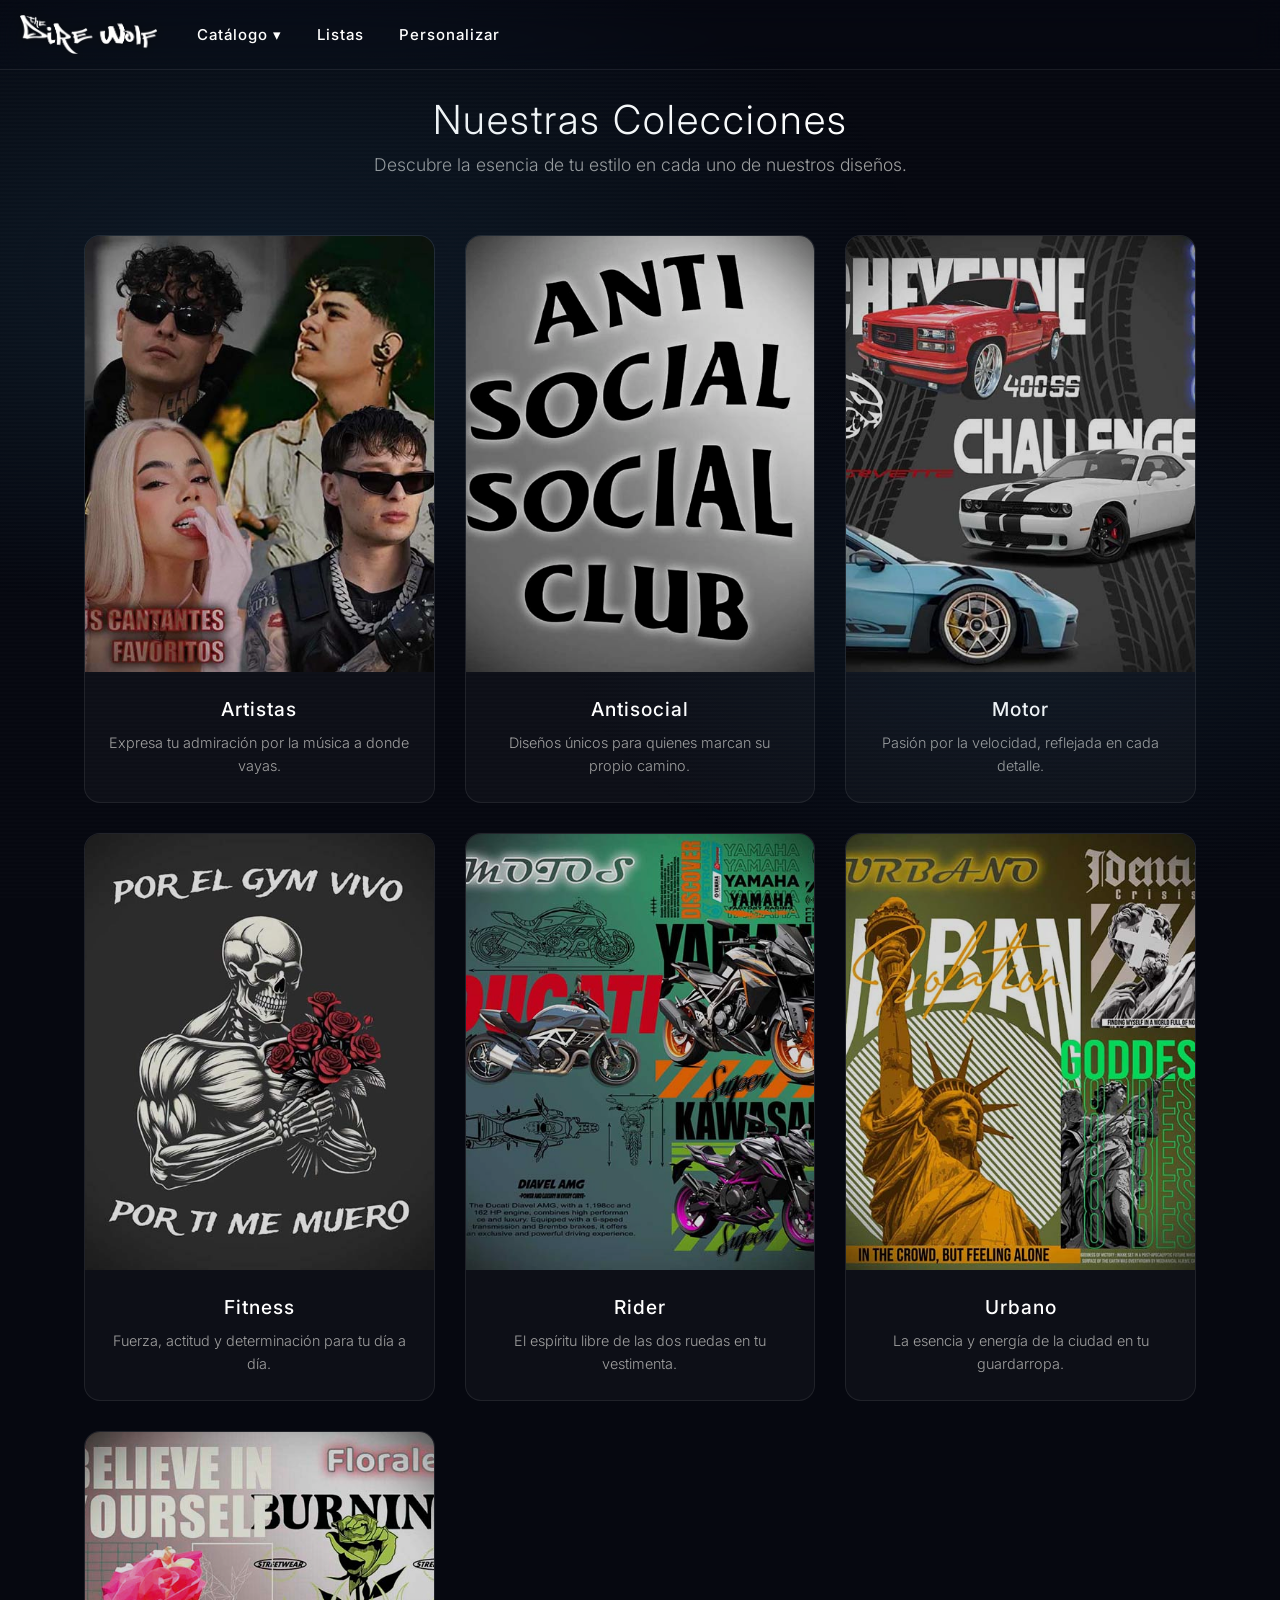
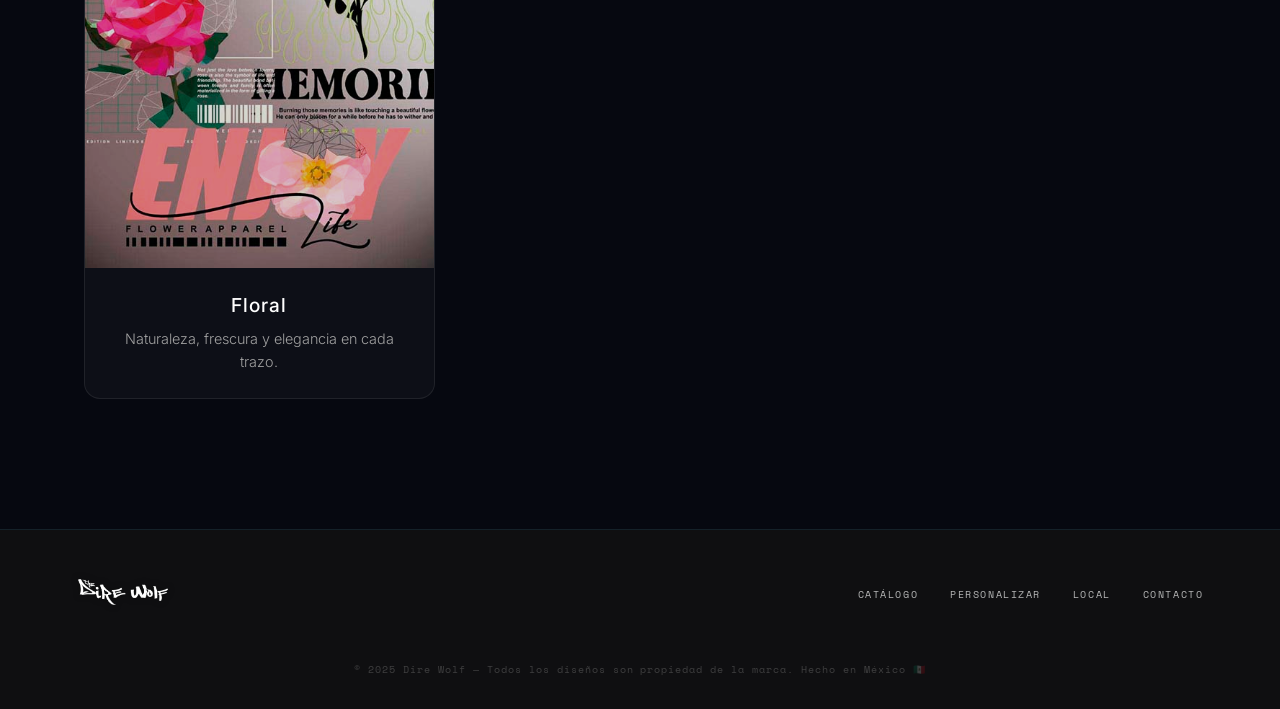
==== commit 90c16117: "Aumento de Animaciones" ====
--- a/catalogo.html
+++ b/catalogo.html
@@ -5,17 +5,16 @@
     <meta charset="UTF-8">
     <title>Dire Wolf | Colecciones</title>
     <link rel="icon" href="img/logo_lobo.png">
-    <link rel="stylesheet" href="index.css" />
     <link rel="stylesheet" href="css.css" />
     <link href="https://fonts.googleapis.com/css2?family=Bebas+Neue&family=Inter:wght@300;400;600&family=Space+Mono:wght@400;700&display=swap" rel="stylesheet" />
 </head>
+
+<body>
 
 <!-- NAV --------------------------------------------------------------------------------------------------------------->
 <div id="navbar"></div>
 
 <!-- BODY --------------------------------------------------------------------------------->
-
-<body>
     <div class="container-grandfather">
         <h1 class="titulo-elegante">Nuestras Colecciones</h1>
         <p class="subtitulo-elegante">Descubre la esencia de tu estilo en cada uno de nuestros diseños.</p>
--- a/css.css
+++ b/css.css
@@ -1,85 +1,92 @@
-/** FONTS--------------------- */
+/* ── 1. IMPORTS & FONTS ──────────────────────────────────── */
 @import url('https://fonts.googleapis.com/css2?family=Montserrat:wght@300;400;500;600;700&display=swap');
 @import 'animate.css-main/animate.min.css';
 
+/* ── 2. TOKENS / VARIABLES ───────────────────────────────── */
 :root {
-  /* Variables para Automatización y Tematización */
+  /* Brand */
+  --blue: #2f6a8b;
+  --blue-glass: rgba(47, 106, 139, 0.55);
+  --blue-glow: rgba(47, 106, 139, 0.25);
+  --black: #060810;
+  --black-mid: #0e1420;
+  --white: #ffffff;
+  --white-dim: rgba(255, 255, 255, 0.7);
+  --white-faint: rgba(255, 255, 255, 0.08);
+  /* Backgrounds */
   --bg-primary: #121212;
   --bg-secondary: rgba(255, 255, 255, 0.03);
   --text-primary: #ffffff;
   --text-secondary: #a0a0a0;
+  /* Borders */
   --border-light: rgba(255, 255, 255, 0.08);
   --border-hover: rgba(255, 255, 255, 0.2);
   --border-radius-sm: 8px;
   --border-radius-md: 16px;
   --border-radius-lg: 24px;
+  /* Transitions */
   --transition-fast: 0.3s ease;
   --transition-smooth: 0.5s cubic-bezier(0.25, 1, 0.5, 1);
+  /* Shadows */
   --shadow-elegant: 0 15px 35px rgba(0, 0, 0, 0.4);
-  --font-main: 'Montserrat', sans-serif;
-}
-
-/*TODO PREDEFINIDOS -----------------------------------------------------------------------------------------------------------------**/
-body {
-  font-family: var(--font-main);
+  /* Fonts */
+  --font-display: 'Bebas Neue', sans-serif;
+  --font-body: 'Inter', sans-serif;
+  --font-mono: 'Space Mono', monospace;
+  --font-main: 'Inter', sans-serif;
+}
+
+/* ── 3. RESET & GLOBAL ───────────────────────────────────── */
+*,
+*::before,
+*::after {
+  box-sizing: border-box;
   margin: 0;
   padding: 0;
-  background-color: var(--bg-primary);
-  background-attachment: fixed;
-  display: grid;
-  min-height: 100dvh;
-  grid-template-rows: auto 1fr auto; /* Deja siempre abajo el footer */
-  color: var(--text-primary);
-  overflow-x: hidden; /* Evita que las animaciones rompan el ancho de página */
-}
-
-/* ── FONDO ANIMADO ────────────────────────────────────────── */
- body::before {
-     content: '';
-     position: fixed;
-     inset: 0;
-     background:
-         radial-gradient(ellipse 80% 60% at 20% 30%, rgba(47, 106, 139, 0.18) 0%, transparent 65%),
-         radial-gradient(ellipse 60% 50% at 80% 70%, rgba(47, 106, 139, 0.12) 0%, transparent 60%),
-         repeating-linear-gradient(0deg,
-             transparent,
-             transparent 2px,
-             rgba(255, 255, 255, 0.012) 2px,
-             rgba(255, 255, 255, 0.012) 4px);
-     pointer-events: none;
-     z-index: 0;
- }
-
-.item-center-x {
-  display: grid;
-  justify-content: center;  
-}
-
-* nav, b, ol, li, h2, div { 
-  box-sizing: border-box;
-}
-
-/*! NAV -----------------------------------------------------------------------------------------------------------*/
-.logo {
-  animation: headShake 2s; 
-  max-height: 40px;
-  cursor: pointer;
-  margin: auto;
-  filter: brightness(0) invert(1) drop-shadow(0px 0px 3px rgba(0, 0, 0, 0.5)) !important;
-}
-
-.logo-footer{
-  margin: 1px;
-}
-
-ol {
-  display: flex;
-  justify-content: center;
-  align-items: center;
+}
+
+html {
+  scroll-behavior: smooth;
+}
+
+body {
+  font-family: var(--font-body);
+  background: var(--black);
+  color: var(--white);
+  overflow-x: hidden;
   margin: 0;
   padding: 0;
-}
-
+  background-attachment: fixed;
+}
+
+a {
+  text-decoration: none;
+  color: inherit;
+}
+
+img {
+  max-width: 100%;
+  display: block;
+}
+
+/* ── 4. FONDO ANIMADO ────────────────────────────────────── */
+body::before {
+  content: '';
+  position: fixed;
+  inset: 0;
+  background:
+    radial-gradient(ellipse 80% 60% at 20% 30%, rgba(47, 106, 139, 0.18) 0%, transparent 65%),
+    radial-gradient(ellipse 60% 50% at 80% 70%, rgba(47, 106, 139, 0.12) 0%, transparent 60%),
+    repeating-linear-gradient(0deg,
+      transparent,
+      transparent 2px,
+      rgba(255, 255, 255, 0.012) 2px,
+      rgba(255, 255, 255, 0.012) 4px);
+  pointer-events: none;
+  z-index: 0;
+}
+
+/* ── 5. NAVBAR ────────────────────────────────────────────── */
 nav {
   animation: fadeInDownBig 1.5s ease-out forwards;
   animation-delay: -0.8s;
@@ -95,14 +102,23 @@
   background-color: rgba(13, 36, 66, 0.01);
   border-bottom: 1px solid var(--border-light);
   position: fixed;
-  z-index: 10;
+  z-index: 100;
   gap: 20px;
+  margin-top: 0;
 }
 
 nav a {
   justify-content: center;
   display: flex;
   text-decoration: none;
+}
+
+nav div ol {
+  display: flex;
+  justify-content: center;
+  align-items: center;
+  margin: 0;
+  padding: 0;
 }
 
 nav div ol h2 a {
@@ -120,109 +136,507 @@
   transition: var(--transition-fast);
 }
 
-.nav2 {
-  display:none;
-  animation: fadeInDownBig 1.5s ease-out forwards;
-  animation-delay: -0.8s;
-  padding-left: 20px;
-  justify-content: start;
-}
-
-.justify-end {
-  justify-content: flex-end;
-  display: flex;
-}
-
 nav div ol h2 a:hover {
   color: var(--bg-primary);
 }
 
-h1 {
-  color: var(--text-primary);
-  margin-top: 120px;
-  font-weight: 300;
-  letter-spacing: 2px;
-}
-
-.titulo-elegante {
-  text-align: center;
-  font-size: 2.5rem;
-  margin-top: 120px;
-  margin-bottom: 10px;
-}
-
-.subtitulo-elegante {
-  text-align: center;
-  color: var(--text-secondary);
-  font-weight: 300;
-  margin-bottom: 60px;
-  font-size: 1.1rem;
-}
-
 nav div {
   justify-content: center;
   display: flex;
-} 
+}
 
 nav h2 {
   margin-left: 5px;
 }
 
-/*TODO INDEX ------------------------------------------------------------------------------------------------- */
-.body-index {
-  padding: 0;
+/* Logo */
+.logo {
+  animation: headShake 2s;
+  max-height: 40px;
+  cursor: pointer;
+  margin: auto;
+  filter: brightness(0) invert(1) drop-shadow(0px 0px 3px rgba(0, 0, 0, 0.5)) !important;
+}
+
+/* Underline hover en nav links */
+nav div ol h2 a {
+  position: relative;
+}
+nav div ol h2 a::after {
+  content: '';
+  position: absolute;
+  bottom: 2px;
+  left: 50%;
+  transform: translateX(-50%);
+  width: 0;
+  height: 1.5px;
+  background: var(--blue);
+  transition: width 0.3s ease;
+  border-radius: 2px;
+}
+nav div ol h2 a:hover::after {
+  width: 70%;
+}
+
+/* ── 6. NAV DROPDOWN ──────────────────────────────────────── */
+.nav-has-dropdown {
+  position: relative;
+}
+
+.nav-drop {
+  position: absolute;
+  top: 100%;
+  left: 50%;
+  transform: translateX(-50%);
+  display: flex;
+  flex-direction: column;
+  gap: 3px;
+  background: rgba(14, 20, 32, 0.96);
+  backdrop-filter: blur(24px);
+  -webkit-backdrop-filter: blur(24px);
+  border: 1px solid rgba(47, 106, 139, 0.3);
+  border-radius: 12px;
+  padding: 6px;
+  min-width: 165px;
+  opacity: 0;
+  visibility: hidden;
+  pointer-events: none;
+  transition: all 0.25s ease;
+  z-index: 200;
+}
+
+.nav-has-dropdown:hover .nav-drop {
+  opacity: 1;
+  visibility: visible;
+  pointer-events: auto;
+}
+
+.nav-drop a {
+  padding: 9px 16px;
+  border-radius: 8px;
+  font-size: 13px;
+  white-space: nowrap;
+  justify-content: flex-start;
+  color: var(--white-dim);
+  transition: all 0.2s ease;
+}
+
+.nav-drop a:hover {
+  background: rgba(47, 106, 139, 0.2);
+  color: var(--white);
+}
+
+.nav-drop a::after {
+  display: none !important;
+}
+
+/* ── 7. HERO ──────────────────────────────────────────────── */
+.hero {
+  position: relative;
+  z-index: 1;
+  min-height: 100vh;
+  display: flex;
+  flex-direction: column;
+  align-items: center;
+  justify-content: center;
   text-align: center;
+  padding: 7rem 1.5rem 4rem;
+  overflow: hidden;
+}
+
+.hero .video-fondo {
+  position: absolute;
+  top: 50%;
+  left: 50%;
+  width: 100%;
+  height: 100%;
+  object-fit: cover;
+  transform: translate(-50%, -50%);
+  z-index: 0;
+  mix-blend-mode: screen;
+}
+
+.hero-badge {
+  font-family: var(--font-mono);
+  font-size: 0.68rem;
+  letter-spacing: 0.22em;
+  text-transform: uppercase;
+  color: var(--blue);
+  border: 1px solid rgba(47, 106, 139, 0.5);
+  padding: 0.35rem 1rem;
+  border-radius: 100px;
+  opacity: 0;
+  transform: translateY(20px);
+  animation: fadeUp 0.7s 0.2s forwards;
+  margin-bottom: -100px;
+}
+
+.hero h1 {
+  font-family: var(--font-display);
+  font-size: clamp(4rem, 14vw, 11rem);
+  line-height: 0.9;
+  letter-spacing: 0.04em;
+  margin-bottom: 1.5rem;
+  opacity: 0;
+  transform: translateY(30px);
+  animation: fadeUp 0.8s 0.4s forwards;
+}
+
+.hero h1 em {
+  font-style: normal;
+  -webkit-text-stroke: 1.5px var(--white);
+  color: transparent;
+}
+
+.hero-sub {
+  font-size: clamp(0.95rem, 2vw, 1.15rem);
+  color: var(--white-dim);
+  max-width: 480px;
+  line-height: 1.7;
+  margin-bottom: 3rem;
+  opacity: 0;
+  transform: translateY(20px);
+  animation: fadeUp 0.7s 0.6s forwards;
+}
+
+.hero-buttons {
+  display: flex;
+  gap: 1rem;
+  flex-wrap: wrap;
+  justify-content: center;
+  opacity: 0;
+  transform: translateY(20px);
+  animation: fadeUp 0.7s 0.8s forwards;
+}
+
+.hero-deco {
+  position: absolute;
+  top: 50%;
+  left: 50%;
+  transform: translate(-50%, -50%);
+  width: min(600px, 90vw);
+  height: min(600px, 90vw);
+  border-radius: 50%;
+  background: radial-gradient(circle, rgba(47, 106, 139, 0.12) 0%, transparent 70%);
+  pointer-events: none;
+  animation: pulse 6s ease-in-out infinite;
+}
+
+/* ── 8. BUTTONS ───────────────────────────────────────────── */
+.btn-primary {
+  font-family: var(--font-mono);
+  font-size: 0.78rem;
+  letter-spacing: 0.14em;
+  text-transform: uppercase;
+  padding: 0.9rem 2.2rem;
+  background: var(--blue);
+  color: var(--white);
+  border-radius: 4px;
+  transition: opacity 0.25s, transform 0.2s;
+}
+
+.btn-primary:hover {
+  opacity: 0.85;
+  transform: translateY(-2px);
+}
+
+.btn-ghost {
+  font-family: var(--font-mono);
+  font-size: 0.78rem;
+  letter-spacing: 0.14em;
+  text-transform: uppercase;
+  padding: 0.9rem 2.2rem;
+  border: 1px solid rgba(255, 255, 255, 0.25);
+  color: var(--white);
+  border-radius: 4px;
+  transition: border-color 0.25s, transform 0.2s;
+}
+
+.btn-ghost:hover {
+  border-color: var(--white);
+  transform: translateY(-2px);
+}
+
+.btn-sm {
+  font-family: var(--font-mono);
+  font-size: 0.65rem;
+  letter-spacing: 0.12em;
+  text-transform: uppercase;
+  padding: 0.45rem 1rem;
+  background: var(--blue);
+  color: var(--white);
+  border-radius: 3px;
+  transition: opacity 0.2s;
+}
+
+.btn-sm:hover {
+  opacity: 0.8;
+}
+
+/* Shine effect en botones */
+.btn-primary,
+.btn-ghost,
+.btn-sm,
+.email-row button {
+  position: relative;
+  overflow: hidden;
+  isolation: isolate;
+}
+.btn-primary::after,
+.btn-ghost::after,
+.btn-sm::after,
+.email-row button::after {
+  content: '';
+  position: absolute;
+  top: 0;
+  left: -75%;
+  width: 50%;
+  height: 100%;
+  background: linear-gradient(90deg, transparent, rgba(255, 255, 255, 0.12), transparent);
+  transform: skewX(-25deg);
+  transition: left 0.6s ease;
+  pointer-events: none;
+}
+.btn-primary:hover::after,
+.btn-ghost:hover::after,
+.btn-sm:hover::after,
+.email-row button:hover::after {
+  left: 125%;
+}
+
+/* ── 9. SECTION GENÉRICA ─────────────────────────────────── */
+section {
+  position: relative;
+  z-index: 1;
+  padding: clamp(4rem, 10vw, 7rem) clamp(1.5rem, 6vw, 5rem);
+}
+
+.section-label {
+  font-family: var(--font-mono);
+  font-size: 0.65rem;
+  letter-spacing: 0.25em;
+  text-transform: uppercase;
+  color: var(--blue);
+  margin-bottom: 1rem;
+}
+
+.section-title {
+  font-family: var(--font-display);
+  font-size: clamp(2.5rem, 6vw, 4.5rem);
+  line-height: 1;
+  margin-bottom: 1.2rem;
+}
+
+.section-desc {
+  color: var(--white-dim);
+  font-size: 1rem;
+  line-height: 1.8;
+  max-width: 520px;
+}
+
+/* ── 10. STATS ────────────────────────────────────────────── */
+.stats {
+  display: flex;
+  justify-content: center;
+  gap: clamp(2rem, 6vw, 5rem);
+  flex-wrap: wrap;
+  padding: 3.5rem clamp(1.5rem, 6vw, 5rem);
+  border-top: 1px solid rgba(47, 106, 139, 0.2);
+  border-bottom: 1px solid rgba(47, 106, 139, 0.2);
+  background: rgba(47, 106, 139, 0.04);
+}
+
+.stat-item {
+  text-align: center;
+}
+
+.stat-num {
+  font-family: var(--font-display);
+  font-size: clamp(2.2rem, 5vw, 3.5rem);
+  color: var(--blue);
+  display: block;
+}
+
+.stat-lbl {
+  font-family: var(--font-mono);
+  font-size: 0.65rem;
+  letter-spacing: 0.18em;
+  text-transform: uppercase;
+  color: var(--white-dim);
+  margin-top: 0.3rem;
+}
+
+/* ── 11. GLASS CARDS (NOSOTROS) ──────────────────────────── */
+.cards-grid {
   display: grid;
-  justify-content: center; /* Centrado horizontal */
- /*  align-items: center;     /* Centrado vertical */ 
-}
-
-.container-grandfather-index {
-  transform: translateY(100px);
-  max-width: 1500px;
-  display: flex;
-  justify-content: center;
+  grid-template-columns: repeat(auto-fit, minmax(280px, 1fr));
+  gap: 1.5rem;
+  margin-top: 3rem;
+}
+
+.glass-card {
+  background: var(--white-faint);
+  backdrop-filter: blur(20px);
+  -webkit-backdrop-filter: blur(20px);
+  border: 1px solid rgba(47, 106, 139, 0.35);
+  border-radius: 12px;
+  padding: 2rem;
+  transition: border-color 0.3s, transform 0.3s;
+}
+
+.glass-card:hover {
+  border-color: rgba(47, 106, 139, 0.8);
+  transform: translateY(-5px);
+}
+
+.card-icon {
+  font-size: 1.8rem;
+  margin-bottom: 1rem;
+}
+
+.glass-card:hover .card-icon {
+  animation: iconBounce 0.5s cubic-bezier(0.34, 1.56, 0.64, 1);
+}
+
+.card-title {
+  font-family: var(--font-display);
+  font-size: 1.6rem;
+  letter-spacing: 0.05em;
+  margin-bottom: 0.6rem;
+}
+
+.card-text {
+  font-size: 0.9rem;
+  color: var(--white-dim);
+  line-height: 1.75;
+}
+
+/* ── 12. PRODUCT FEATURED ─────────────────────────────────── */
+.products-section {
+  background: var(--black-mid);
+  transition: 0.7s;
+}
+
+.products-header {
+  display: flex;
+  justify-content: space-between;
+  align-items: flex-end;
+  flex-wrap: wrap;
+  gap: 1.5rem;
+  margin-bottom: 3rem;
+}
+
+.product-grid {
+  display: grid;
+  grid-template-columns: repeat(auto-fit, minmax(240px, 1fr));
+}
+
+.product-card {
+  border-radius: 10px;
+  overflow: hidden;
+  background: var(--white-faint);
+  border: 1px solid rgba(47, 106, 139, 0.2);
+  transition: all 0.45s cubic-bezier(0.2, 0.8, 0.2, 1);
+  cursor: pointer;
+  position: relative;
+  will-change: transform, filter;
+}
+
+.product-grid:hover .product-card:not(:hover) {
+  filter: brightness(0.6) blur(3px) grayscale(0.2);
+  opacity: 0.8;
+}
+
+.product-card:hover {
+  border-color: var(--blue);
+  transform: scale(1.1) !important;
+  z-index: 10;
+  filter: brightness(1.1) blur(0px);
+  box-shadow: 0 20px 40px rgba(0, 0, 0, 0.4);
+}
+
+.product-img {
+  width: 100%;
+  aspect-ratio: 1;
+  display: flex;
   align-items: center;
-  border: 1px solid var(--border-light);
-  border-radius: var(--border-radius-lg);
-  background: linear-gradient(
-    to right,
-    rgb(127, 127, 127),
-    #2f6a8bd4,
-    transparent
-  );
-  margin: 50px 50px;
-}
-
-.caja-index {
-  justify-content: center;
-  text-align: center;
-  width: 100%;
-  border: 1px solid var(--border-light);
-}
-
-.caja-index img {
-  width: 80px;
-  margin-top: 20px;
-  filter: brightness(0) invert(1) !important;
-}
-
-.caja-index-derecha {
-  border-radius: 0 var(--border-radius-lg) var(--border-radius-lg) 0;
-  background-color: rgba(255, 255, 255, 0.05);
-}
-
-.caja-index-izquierda {
-  border-radius: var(--border-radius-lg) 0 0 var(--border-radius-lg);
-  background-color: var(--text-primary);
-  color: var(--bg-primary);
-}
-
-/*! CONTAINER -------------------------------------------------------------------------------------------------------*/
+  justify-content: center;
+  font-size: 6rem;
+  background: linear-gradient(135deg, rgba(47, 106, 139, 0.15), rgba(0, 0, 0, 0.6));
+  position: relative;
+  overflow: hidden;
+}
+
+.product-img::after {
+  content: '';
+  position: absolute;
+  inset: 0;
+  background: radial-gradient(circle at 50% 50%, rgba(47, 106, 139, 0.15), transparent 70%);
+}
+
+.product-card img {
+  width: 100%;
+  height: 100%;
+  object-fit: cover;
+  transition: transform 0.5s ease;
+  will-change: transform;
+  flex-shrink: 0;
+}
+
+.product-card:hover .product-img img {
+  transform: scale(1.08);
+}
+
+.product-badge {
+  position: absolute;
+  top: 0.8rem;
+  right: 0.8rem;
+  font-family: var(--font-mono);
+  font-size: 0.6rem;
+  letter-spacing: 0.1em;
+  text-transform: uppercase;
+  background: var(--blue);
+  padding: 0.25rem 0.6rem;
+  border-radius: 3px;
+  z-index: 2;
+}
+
+.product-info {
+  padding: 1.2rem;
+}
+
+.product-name {
+  font-family: var(--font-display);
+  font-size: 1.3rem;
+  letter-spacing: 0.06em;
+  margin-bottom: 0.3rem;
+}
+
+.product-desc {
+  font-size: 0.82rem;
+  color: var(--white-dim);
+  margin-bottom: 1rem;
+}
+
+.product-footer {
+  display: flex;
+  justify-content: space-between;
+  align-items: center;
+}
+
+.product-price {
+  font-family: var(--font-mono);
+  font-size: 1rem;
+  color: var(--blue);
+  font-weight: 700;
+}
+
+/* ── 13. CATALOG GRID ─────────────────────────────────────── */
 .container-grandfather {
   width: 90%;
   max-width: 1200px;
   margin: 0 auto;
+  padding-top: 85px;
 }
 
 .container-grand {
@@ -235,17 +649,6 @@
   gap: 30px;
   padding: 0 20px 80px 20px;
   margin-top: 20px;
-}
-
-.flex-colum {
-  justify-content: center;
-  display: flex;
-  grid-template-columns: repeat(2, 1fr);
-}
-
-.flex {
-  display: flex;
-  justify-content: center;
 }
 
 .container-child {
@@ -310,6 +713,65 @@
   line-height: 1.6;
 }
 
+/* ── 14. UTILITIES ────────────────────────────────────────── */
+.item-center-x {
+  display: grid;
+  justify-content: center;
+}
+
+.nav2 {
+  display: none;
+  animation: fadeInDownBig 1.5s ease-out forwards;
+  animation-delay: -0.8s;
+  padding-left: 20px;
+  justify-content: start;
+}
+
+.justify-end {
+  justify-content: flex-end;
+  display: flex;
+}
+
+h1 {
+  color: var(--text-primary);
+  margin-top: 0;
+  font-weight: 300;
+  letter-spacing: 2px;
+}
+
+.titulo-elegante {
+  text-align: center;
+  font-size: 2.5rem;
+  margin-top: 10px;
+  margin-bottom: 10px;
+}
+
+.subtitulo-elegante {
+  text-align: center;
+  color: var(--text-secondary);
+  font-weight: 300;
+  margin-bottom: 60px;
+  font-size: 1.1rem;
+}
+
+.body-index {
+  padding: 0;
+  text-align: center;
+  display: grid;
+  justify-content: center;
+}
+
+.flex-colum {
+  justify-content: center;
+  display: flex;
+  grid-template-columns: repeat(2, 1fr);
+}
+
+.flex {
+  display: flex;
+  justify-content: center;
+}
+
 .containerr {
   width: 100%;
 }
@@ -343,9 +805,14 @@
   margin: auto 0;
 }
 
-/**! PARA IMAGENES DE CADA CATEGORIA -------------------------------------------------------------------------------------------- */
+.categorias-seleccion {
+  width: 100%;
+  background-color: #121212;
+}
+
+/* ── 15. CATEGORY IMAGES ──────────────────────────────────── */
 .img-cal {
-  animation: scale-up-vertical-center 0.7s ease-out 1; 
+  animation: scale-up-vertical-center 0.7s ease-out 1;
   padding: 0;
   display: grid;
   justify-content: center;
@@ -368,7 +835,8 @@
   font-weight: 400;
 }
 
-.vendida, .disponible {
+.vendida,
+.disponible {
   width: 100%;
   height: 35px;
   justify-content: center;
@@ -385,14 +853,15 @@
   background-color: rgba(40, 167, 69, 0.8);
 }
 
-.vendida h5, .disponible h5 {
+.vendida h5,
+.disponible h5 {
   margin: 0;
   color: var(--text-primary);
   font-weight: 500;
   letter-spacing: 1px;
 }
 
-/**! ESCALADO DE UNA IMAGEN ---------------------------------------------------------------------------------------- */
+/* ── 16. ZOOM OVERLAY ─────────────────────────────────────── */
 .imagen-zoom {
   width: 250px;
   margin: 10px;
@@ -423,14 +892,8 @@
 }
 
 @keyframes zoom-overlay-anim {
-  0% {
-    opacity: 0;
-    transform: scale(0.95);
-  }
-  100% {
-    opacity: 1;
-    transform: scale(1);
-  }
+  0% { opacity: 0; transform: scale(0.95); }
+  100% { opacity: 1; transform: scale(1); }
 }
 
 .zoom-overlay img {
@@ -456,46 +919,552 @@
   border-radius: 30px;
   cursor: pointer;
   transition: var(--transition-fast);
+  font-family: var(--font-mono);
+  font-size: 0.78rem;
+  letter-spacing: 0.14em;
+  text-transform: uppercase;
+  padding: 0.9rem 2.2rem;
+  background: var(--blue);
+  color: var(--white);
+  border-radius: 4px;
+  transition: opacity 0.25s, transform 0.2s;
 }
 
 .zoom-buttons button:hover {
-  background-color: var(--text-primary);
   color: var(--bg-primary);
-}
-
-/*! FOTER-------------------------------------------------------------------------------------------*/
+  opacity: 0.85;
+  transform: translateY(-2px);
+}
+
+/* ── 17. PERSONALIZAR ─────────────────────────────────────── */
+.custom-section {
+  display: grid;
+  grid-template-columns: 1fr 1fr;
+  gap: 4rem;
+  align-items: center;
+}
+
+.custom-visual {
+  position: relative;
+  aspect-ratio: 1;
+  border-radius: 16px;
+  background: linear-gradient(135deg, rgba(47, 106, 139, 0.25), rgba(0, 0, 0, 0.8));
+  border: 1px solid rgba(47, 106, 139, 0.4);
+  display: flex;
+  align-items: center;
+  justify-content: center;
+  font-size: 20rem;
+  overflow: hidden;
+}
+
+.custom-visual::before {
+  content: '';
+  position: absolute;
+  inset: -40%;
+  background: conic-gradient(from 0deg, transparent 60%, rgba(47, 106, 139, 0.15) 75%, transparent 85%);
+  animation: spin 12s linear infinite;
+}
+
+.steps {
+  display: flex;
+  flex-direction: column;
+  gap: 1.8rem;
+  margin-top: 2.5rem;
+}
+
+.step {
+  display: flex;
+  gap: 1.2rem;
+  align-items: flex-start;
+}
+
+.step-num {
+  font-family: var(--font-mono);
+  font-size: 0.7rem;
+  color: var(--blue);
+  background: rgba(47, 106, 139, 0.12);
+  border: 1px solid rgba(47, 106, 139, 0.35);
+  width: 32px;
+  height: 32px;
+  border-radius: 50%;
+  display: flex;
+  align-items: center;
+  justify-content: center;
+  flex-shrink: 0;
+  transition: all 0.3s ease;
+}
+
+.step:hover .step-num {
+  background: rgba(47, 106, 139, 0.35);
+  border-color: var(--blue);
+  transform: scale(1.1);
+}
+
+.step-text h4 {
+  font-family: var(--font-display);
+  font-size: 1.1rem;
+  letter-spacing: 0.04em;
+  margin-bottom: 0.25rem;
+}
+
+.step-text p {
+  font-size: 0.88rem;
+  color: var(--white-dim);
+  line-height: 1.6;
+}
+
+/* ── 18. BRAND SECTION ────────────────────────────────────── */
+.brand-section {
+  text-align: center;
+  background: linear-gradient(to bottom, var(--black-mid), var(--black));
+}
+
+.brand-section .logo {
+  scale: 2.1;
+}
+
+.brand-big {
+  font-family: var(--font-display);
+  font-size: clamp(5rem, 18vw, 14rem);
+  line-height: 0.85;
+  -webkit-text-stroke: 1px rgba(47, 106, 139, 0.5);
+  color: transparent;
+  letter-spacing: 0.06em;
+  user-select: none;
+}
+
+.brand-tagline {
+  font-family: var(--font-mono);
+  font-size: 0.85rem;
+  letter-spacing: 0.3em;
+  text-transform: uppercase;
+  color: var(--white-dim);
+  margin: 1.5rem 0 3rem;
+}
+
+/* ── 19. NEWSLETTER / CTA ─────────────────────────────────── */
+.cta-section {
+  text-align: center;
+  background: var(--black-mid);
+}
+
+.cta-box {
+  max-width: 540px;
+  margin: 0 auto;
+}
+
+.email-row {
+  display: flex;
+  gap: 0.5rem;
+  margin-top: 2rem;
+  flex-wrap: wrap;
+  justify-content: center;
+}
+
+.email-row input {
+  flex: 1;
+  min-width: 220px;
+  padding: 0.85rem 1.2rem;
+  background: var(--white-faint);
+  border: 1px solid rgba(47, 106, 139, 0.4);
+  border-radius: 4px;
+  color: var(--white);
+  font-family: var(--font-body);
+  font-size: 0.9rem;
+  outline: none;
+  transition: border-color 0.25s;
+}
+
+.email-row input::placeholder {
+  color: rgba(255, 255, 255, 0.3);
+}
+
+.email-row input:focus {
+  border-color: var(--blue);
+}
+
+.email-row button {
+  font-family: var(--font-mono);
+  font-size: 0.72rem;
+  letter-spacing: 0.12em;
+  text-transform: uppercase;
+  padding: 0.85rem 1.5rem;
+  background: var(--blue);
+  color: var(--white);
+  border: none;
+  border-radius: 4px;
+  cursor: pointer;
+  transition: opacity 0.2s;
+}
+
+.email-row button:hover {
+  opacity: 0.85;
+}
+
+/* ── 20. CARRUSEL DE CATEGORÍAS ──────────────────────────── */
+.seleccionar-categoria {
+  background: var(--black-mid);
+}
+
+.categoria-layout {
+  display: grid;
+  grid-template-columns: 1fr 1fr;
+  gap: 3rem;
+  align-items: center;
+}
+
+.categoria-texto {
+  display: flex;
+  flex-direction: column;
+  gap: 0.5rem;
+}
+
+.categoria-carrusel {
+  display: flex;
+  align-items: center;
+  justify-content: center;
+  gap: 0.75rem;
+  position: relative;
+  padding: 1rem 0;
+}
+
+.carrusel-viewport {
+  position: relative;
+  width: 280px;
+  height: 380px;
+  overflow: visible;
+}
+
+.carrusel-track {
+  position: relative;
+  width: 100%;
+  height: 100%;
+}
+
+.carrusel-card {
+  position: absolute;
+  top: 50%;
+  left: 50%;
+  width: 260px;
+  height: 350px;
+  border-radius: 16px;
+  overflow: hidden;
+  cursor: pointer;
+  text-decoration: none;
+  border: 1px solid rgba(47, 106, 139, 0.3);
+  background: var(--black-mid);
+  transition: all 0.5s cubic-bezier(0.23, 1, 0.32, 1);
+  will-change: transform, opacity, filter;
+  transform-style: preserve-3d;
+}
+
+.carrusel-card img {
+  width: 100%;
+  height: 100%;
+  object-fit: cover;
+  display: block;
+  transition: transform 0.4s ease;
+}
+
+.carrusel-card .card-overlay {
+  position: absolute;
+  bottom: 0;
+  left: 0;
+  right: 0;
+  padding: 1.2rem 1rem;
+  background: linear-gradient(transparent, rgba(0, 0, 0, 0.85));
+  display: flex;
+  flex-direction: column;
+  gap: 0.2rem;
+}
+
+.carrusel-card .card-overlay span:first-child {
+  font-family: var(--font-display);
+  font-size: 1.5rem;
+  letter-spacing: 0.06em;
+  color: #fff;
+}
+
+.carrusel-card .card-overlay span:last-child {
+  font-family: var(--font-mono);
+  font-size: 0.7rem;
+  letter-spacing: 0.12em;
+  text-transform: uppercase;
+  color: var(--blue);
+}
+
+.carrusel-card.focused {
+  transform: translate(-50%, -50%) scale(1) translateZ(0);
+  opacity: 1;
+  filter: blur(0) brightness(1);
+  z-index: 10;
+  box-shadow: 0 0 40px rgba(47, 106, 139, 0.35);
+}
+
+.carrusel-card.adjacent {
+  transform: translate(calc(-50% + var(--dir, 1) * 170px), -50%) scale(0.82);
+  opacity: 0.35;
+  filter: blur(4px) brightness(0.5);
+  z-index: 5;
+  pointer-events: none;
+}
+
+.carrusel-card.distant {
+  transform: translate(calc(-50% + var(--dir, 1) * 310px), -50%) scale(0.6);
+  opacity: 0.06;
+  filter: blur(10px) brightness(0.3);
+  z-index: 2;
+  pointer-events: none;
+}
+
+.carrusel-card.hidden {
+  transform: translate(calc(-50% + var(--dir, 1) * 470px), -50%) scale(0.4);
+  opacity: 0;
+  filter: blur(14px) brightness(0.15);
+  z-index: 1;
+  pointer-events: none;
+}
+
+.carrusel-card.focused:hover {
+  border-color: var(--blue);
+  box-shadow: 0 0 50px rgba(47, 106, 139, 0.55);
+}
+
+.carrusel-card.focused:hover img {
+  transform: scale(1.05);
+}
+
+.carrusel-btn {
+  width: 48px;
+  height: 48px;
+  border-radius: 50%;
+  border: 1px solid rgba(47, 106, 139, 0.4);
+  background: rgba(47, 106, 139, 0.15);
+  backdrop-filter: blur(10px);
+  color: var(--white);
+  display: flex;
+  align-items: center;
+  justify-content: center;
+  cursor: pointer;
+  transition: all 0.3s ease;
+  flex-shrink: 0;
+  z-index: 2;
+}
+
+.carrusel-btn:hover {
+  background: rgba(47, 106, 139, 0.35);
+  border-color: var(--blue);
+  transform: scale(1.08);
+}
+
+.carrusel-btn:active {
+  transform: scale(0.92);
+}
+
+.carrusel-btn svg {
+  display: block;
+  width: 22px;
+  height: 22px;
+}
+
+/* ── 21. PRENDAS ECHAS ────────────────────────────────────── */
+.imgListas {
+  opacity: 0;
+  animation: aparece 0.6s ease-out forwards;
+  display: grid;
+  justify-content: center;
+  margin: 0 auto;
+  border-radius: var(--border-radius-md);
+  width: 100%;
+  margin-top: 15px;
+  border: 1px solid var(--border-light);
+  background: var(--bg-secondary);
+  overflow: hidden;
+  transition: var(--transition-fast);
+}
+
+.imgListas:hover {
+  border-color: var(--border-hover);
+  transform: translateY(-5px);
+}
+
+.imgListas img {
+  border-radius: var(--border-radius-md) var(--border-radius-md) 0 0;
+  width: 100%;
+  object-fit: cover;
+}
+
+.imgListas b {
+  color: var(--text-primary);
+  margin: 15px;
+  font-weight: 300;
+  text-align: center;
+}
+
+/* ── 22. FOOTER ───────────────────────────────────────────── */
 footer {
+  position: relative;
+  z-index: 1;
+  width: 100%;
+  min-height: 150px;
   opacity: 0;
-  width: 100%;
-  min-height: 150px;
-  margin-top: 50px;
-  border-top: 1px solid var(--border-light);
   animation: aparece 1s ease-out forwards;
+  padding: 3rem clamp(1.5rem, 6vw, 5rem) 2rem;
+  border-top: 1px solid rgba(47, 106, 139, 0.2);
+  display: flex;
+  justify-content: space-between;
+  align-items: center;
+  flex-wrap: wrap;
+  gap: 1.5rem;
   backdrop-filter: blur(20px);
   background-color: rgba(18, 18, 18, 0.8);
-  display: flex;
-  justify-content: center;
-  align-items: center;
-}
-
-/*? RESPOSIVE DESING -------------------------------------------------------------------------------------------------*/
+  margin-top: 50px;
+}
+
+.footer-logo {
+  font-family: var(--font-display);
+  font-size: 1.6rem;
+  letter-spacing: 0.1em;
+}
+
+.footer-logo span {
+  color: var(--blue);
+}
+
+.logo-footer {
+  margin: 1px;
+}
+
+.footer-links {
+  display: flex;
+  gap: 2rem;
+  list-style: none;
+}
+
+.footer-links a {
+  font-family: var(--font-mono);
+  font-size: 0.65rem;
+  letter-spacing: 0.15em;
+  text-transform: uppercase;
+  color: var(--white-dim);
+  transition: color 0.2s;
+  position: relative;
+}
+
+.footer-links a:hover {
+  color: var(--white);
+}
+
+.footer-links a::after {
+  content: '';
+  position: absolute;
+  bottom: -2px;
+  left: 0;
+  width: 0;
+  height: 1px;
+  background: var(--blue);
+  transition: width 0.3s ease;
+}
+
+.footer-links a:hover::after {
+  width: 100%;
+}
+
+.footer-copy {
+  font-family: var(--font-mono);
+  font-size: 0.62rem;
+  color: rgba(255, 255, 255, 0.2);
+  letter-spacing: 0.1em;
+  width: 100%;
+  text-align: center;
+  margin-top: 2rem;
+}
+
+/* ── 23. SCROLL REVEAL ────────────────────────────────────── */
+.reveal {
+  opacity: 0;
+  transform: translateY(40px);
+  transition: opacity 0.75s ease, transform 0.75s ease;
+}
+
+.reveal.visible {
+  opacity: 1;
+  transform: translateY(0);
+}
+
+.reveal-delay-1 { transition-delay: 0.1s; }
+.reveal-delay-2 { transition-delay: 0.22s; }
+.reveal-delay-3 { transition-delay: 0.34s; }
+.reveal-delay-4 { transition-delay: 0.46s; }
+
+/* ── 24. @KEYFRAMES ───────────────────────────────────────── */
+@keyframes fadeUp {
+  to { opacity: 1; transform: translateY(0); }
+}
+
+@keyframes pulse {
+  0%, 100% { transform: translate(-50%, -50%) scale(1); opacity: 0.6; }
+  50% { transform: translate(-50%, -50%) scale(1.08); opacity: 1; }
+}
+
+@keyframes scrollPulse {
+  0%, 100% { opacity: 0.4; }
+  50% { opacity: 1; }
+}
+
+@keyframes spin {
+  from { transform: rotate(0deg); }
+  to { transform: rotate(360deg); }
+}
+
+@keyframes iconBounce {
+  0%, 100% { transform: translateY(0); }
+  30% { transform: translateY(-8px); }
+  60% { transform: translateY(-4px); }
+}
+
+@keyframes aparece {
+  from { opacity: 0; transform: translateY(20px); }
+  to { opacity: 1; transform: translateY(0); }
+}
+
+@keyframes scale-up-vertical-center {
+  0% { opacity: 0; transform: translateY(30px); }
+  100% { opacity: 1; transform: translateY(0); }
+}
+
+@keyframes cardFadeIn {
+  from { opacity: 0; transform: translate(-50%, -50%) scale(0.5); }
+  to { opacity: 1; transform: translate(-50%, -50%) scale(1); }
+}
+
+/* Card entrance animation */
+.carrusel-card {
+  animation: cardFadeIn 0.6s ease backwards;
+}
+.carrusel-card:nth-child(1) { animation-delay: 0.05s; }
+.carrusel-card:nth-child(2) { animation-delay: 0.1s; }
+.carrusel-card:nth-child(3) { animation-delay: 0.15s; }
+.carrusel-card:nth-child(4) { animation-delay: 0.2s; }
+.carrusel-card:nth-child(5) { animation-delay: 0.25s; }
+.carrusel-card:nth-child(6) { animation-delay: 0.3s; }
+.carrusel-card:nth-child(7) { animation-delay: 0.35s; }
+
+/* ── 25. RESPONSIVE: <1000px ──────────────────────────────── */
 @media (max-width: 1000px) {
   .container-father {
     grid-template-columns: repeat(auto-fit, minmax(200px, 1fr));
     gap: 20px;
   }
-  
-  p {
-    font-size: 1rem;
-  }
-  
+
+  p { font-size: 1rem; }
+
   nav {
     width: 100%;
     position: fixed;
     bottom: 0;
     top: auto;
     left: 0;
-    /* Alineación horizontal */
     display: flex;
     flex-direction: row;
     justify-content: center;
@@ -508,19 +1477,38 @@
     border-bottom: none;
     animation: bounceInUp 1.5s ease-out forwards;
   }
-  
+
   nav div ol {
-    flex-wrap: nowrap; /* Evita que los botones se amontonen en varias líneas */
+    flex-wrap: nowrap;
     gap: 2px;
   }
-  
-  /* Ajuste de tamaño de letra y espaciado */
+
   nav div ol h2 a {
     font-size: 20px;
     padding: 10px 8px;
     white-space: nowrap;
   }
 
+  /* Dropdown hacia arriba en mobile */
+  .nav-drop {
+    top: auto;
+    bottom: 100%;
+    left: 50%;
+    transform: translateX(-50%);
+    margin-bottom: 8px;
+  }
+
+  .nav-has-dropdown:hover .nav-drop {
+    opacity: 0;
+    visibility: hidden;
+    pointer-events: none;
+  }
+
+  .nav-drop.open {
+    opacity: 1;
+    visibility: visible;
+    pointer-events: auto;
+  }
 
   .container-father {
     padding: 0 15px 100px 15px;
@@ -532,60 +1520,124 @@
   }
 }
 
-/*? ANIMACIONES -------------------------------------------------------------------------------------------------------------------- */
-@keyframes aparece {
-  from {
-    opacity: 0;
-    transform: translateY(20px);
-  }
-  to {
+/* ── 26. RESPONSIVE: <768px ───────────────────────────────── */
+@media (max-width: 768px) {
+  .custom-section {
+    grid-template-columns: 1fr;
+  }
+
+  .categoria-layout {
+    grid-template-columns: 1fr;
+    gap: 2rem;
+  }
+
+  .carrusel-viewport {
+    width: 220px;
+    height: 300px;
+  }
+
+  .carrusel-card {
+    width: 200px;
+    height: 270px;
+    border-radius: 14px;
+  }
+
+  .carrusel-card .card-overlay span:first-child {
+    font-size: 1.2rem;
+  }
+
+  .carrusel-card .card-overlay span:last-child {
+    font-size: 0.6rem;
+  }
+
+  .carrusel-btn {
+    width: 40px;
+    height: 40px;
+  }
+
+  .carrusel-btn svg {
+    width: 18px;
+    height: 18px;
+  }
+
+  .carrusel-card.adjacent {
+    transform: translate(calc(-50% + var(--dir, 1) * 130px), -50%) scale(0.82);
+  }
+
+  .carrusel-card.distant {
+    transform: translate(calc(-50% + var(--dir, 1) * 240px), -50%) scale(0.6);
+  }
+}
+
+/* ── 27. RESPONSIVE: <640px ───────────────────────────────── */
+@media (max-width: 640px) {
+  .nav-links {
+    display: none;
+  }
+
+  .products-header {
+    flex-direction: column;
+    align-items: flex-start;
+  }
+
+  .stats {
+    gap: 2rem;
+  }
+}
+
+/* ── 28. RESPONSIVE: <480px ───────────────────────────────── */
+@media (max-width: 480px) {
+  .carrusel-viewport {
+    width: 170px;
+    height: 240px;
+  }
+
+  .carrusel-card {
+    width: 155px;
+    height: 210px;
+    border-radius: 12px;
+  }
+
+  .carrusel-card .card-overlay {
+    padding: 0.7rem;
+  }
+
+  .carrusel-card .card-overlay span:first-child {
+    font-size: 1rem;
+  }
+
+  .carrusel-card .card-overlay span:last-child {
+    font-size: 0.5rem;
+  }
+
+  .carrusel-btn {
+    width: 34px;
+    height: 34px;
+  }
+
+  .carrusel-btn svg {
+    width: 16px;
+    height: 16px;
+  }
+
+  .carrusel-card.adjacent {
+    transform: translate(calc(-50% + var(--dir, 1) * 100px), -50%) scale(0.82);
+  }
+
+  .carrusel-card.distant {
+    transform: translate(calc(-50% + var(--dir, 1) * 180px), -50%) scale(0.6);
+  }
+}
+
+/* ── 29. REDUCED MOTION ───────────────────────────────────── */
+@media (prefers-reduced-motion: reduce) {
+  .reveal {
     opacity: 1;
-    transform: translateY(0);
-  }
-}
-
-@keyframes scale-up-vertical-center {
-  0% {
-    opacity: 0;
-    transform: translateY(30px);
-  }
-  100% {
-    opacity: 1;
-    transform: translateY(0);
-  }
-}
-
-/*! PRENDAS ECHAS  -----------------------------------------------------------------------------------------------------------*/
-.imgListas {
-  opacity: 0;
-  animation: aparece 0.6s ease-out forwards;
-  display: grid;
-  justify-content: center;
-  margin: 0 auto;
-  border-radius: var(--border-radius-md);
-  width: 100%;
-  margin-top: 15px;
-  border: 1px solid var(--border-light);
-  background: var(--bg-secondary);
-  overflow: hidden;
-  transition: var(--transition-fast);
-}
-
-.imgListas:hover {
-  border-color: var(--border-hover);
-  transform: translateY(-5px);
-}
-
-.imgListas img {
-  border-radius: var(--border-radius-md) var(--border-radius-md) 0 0;
-  width: 100%;
-  object-fit: cover;
-}
-
-.imgListas b {
-  color: var(--text-primary);
-  margin: 15px;
-  font-weight: 300;
-  text-align: center;
-}
-
+    transform: none;
+  }
+
+  * {
+    animation-duration: 0.01ms !important;
+    transition-duration: 0.01ms !important;
+  }
+}
